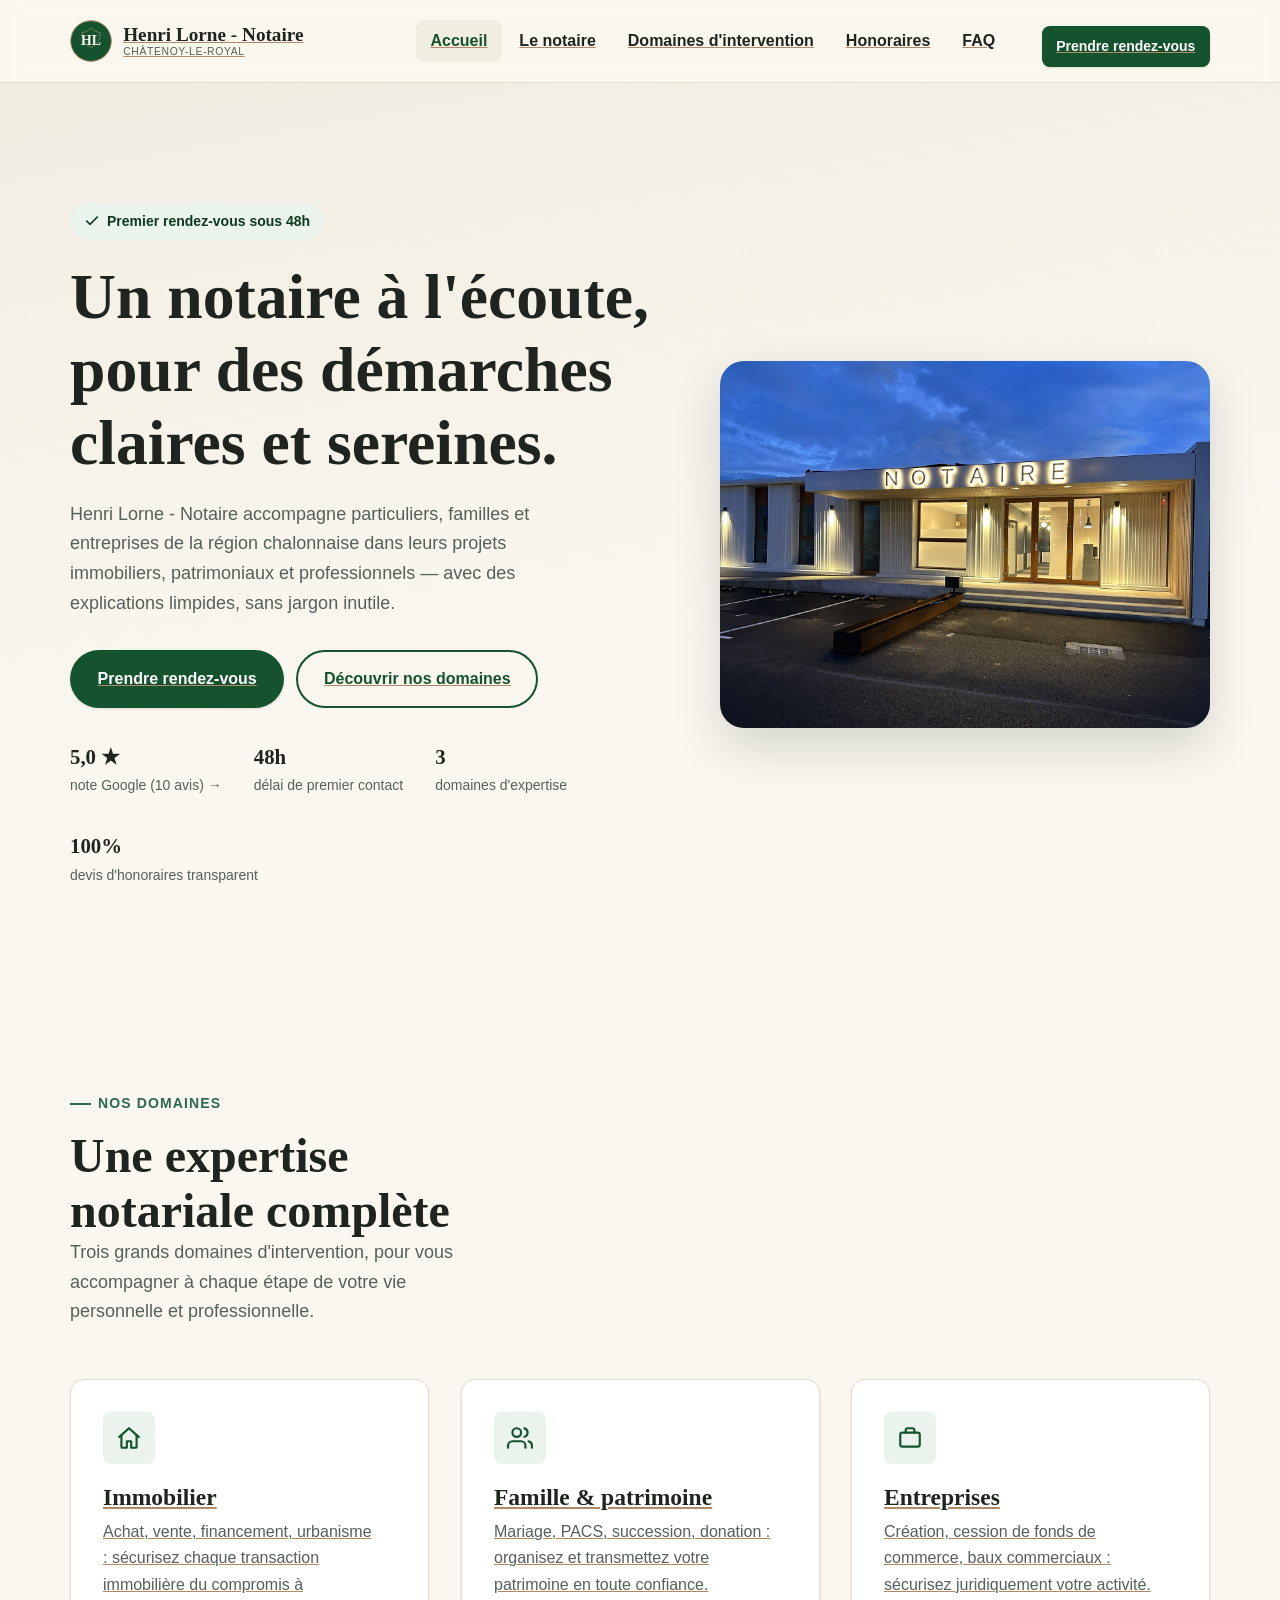
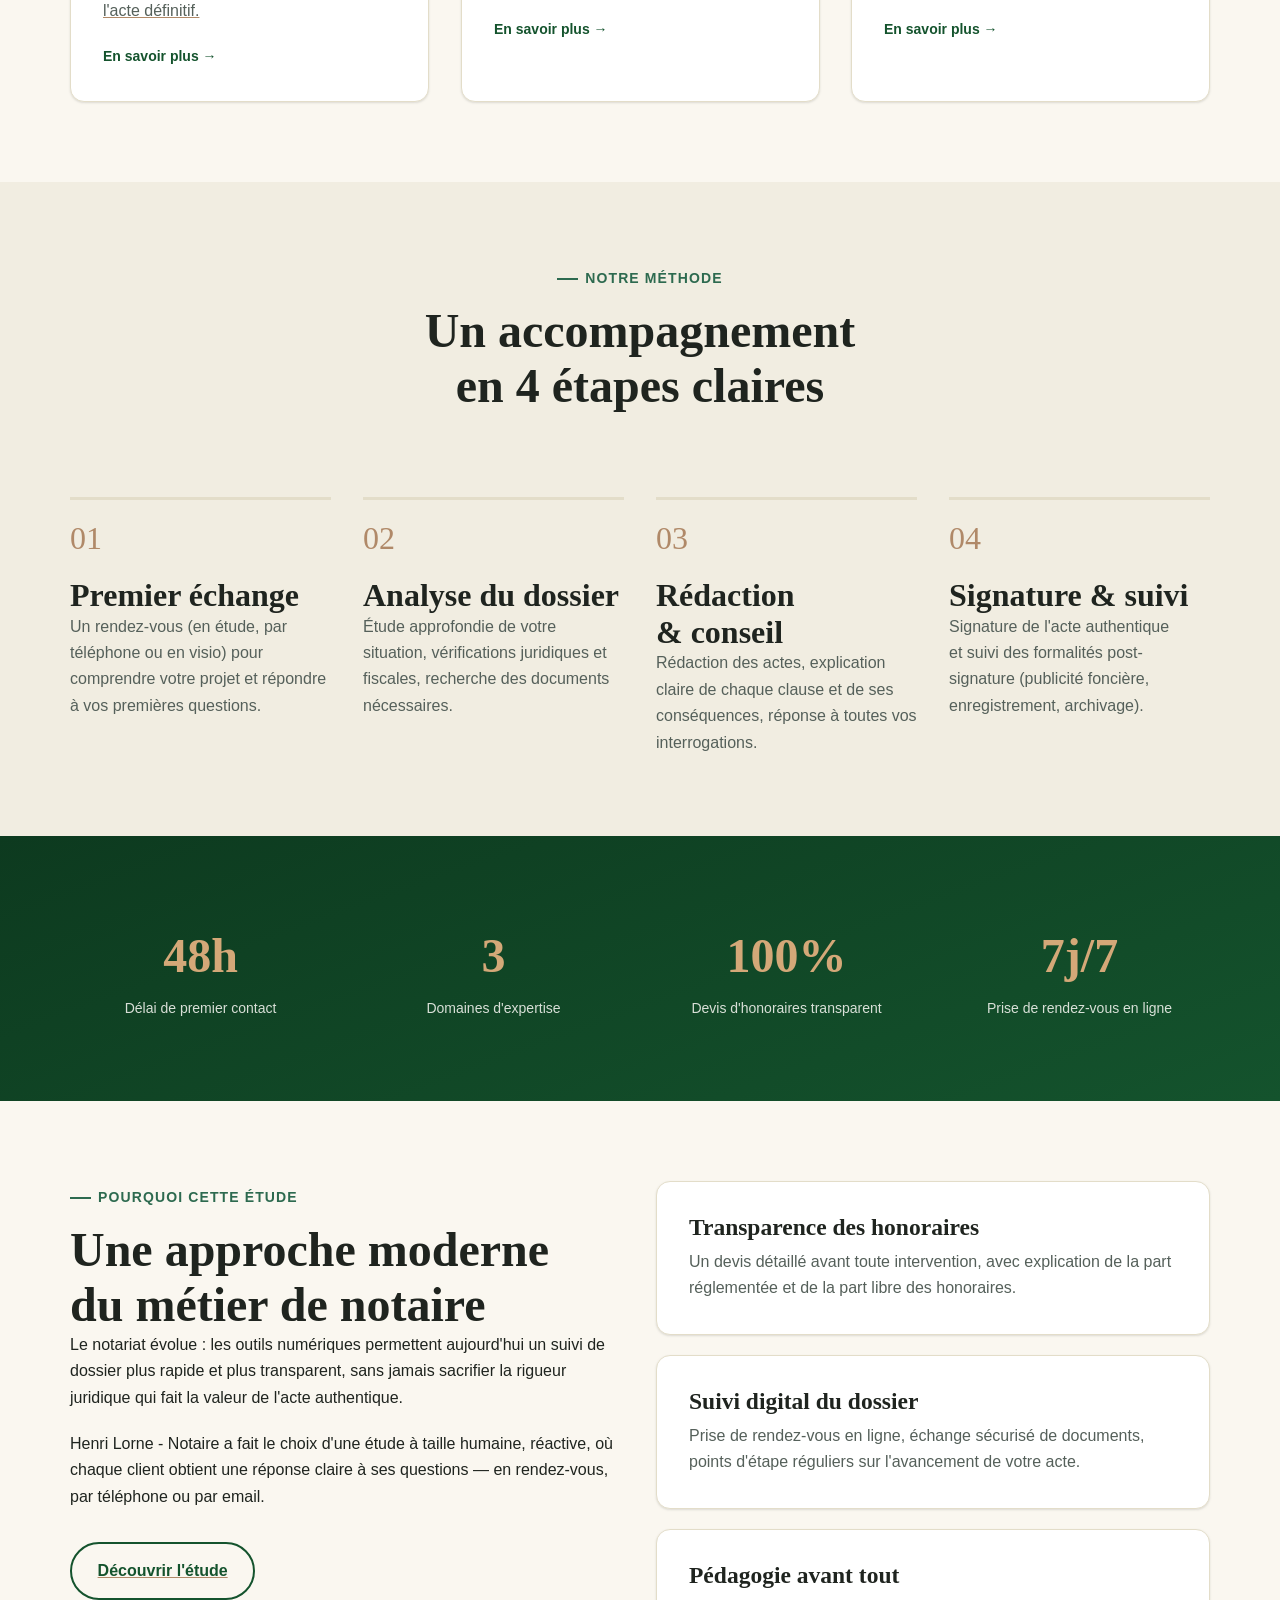
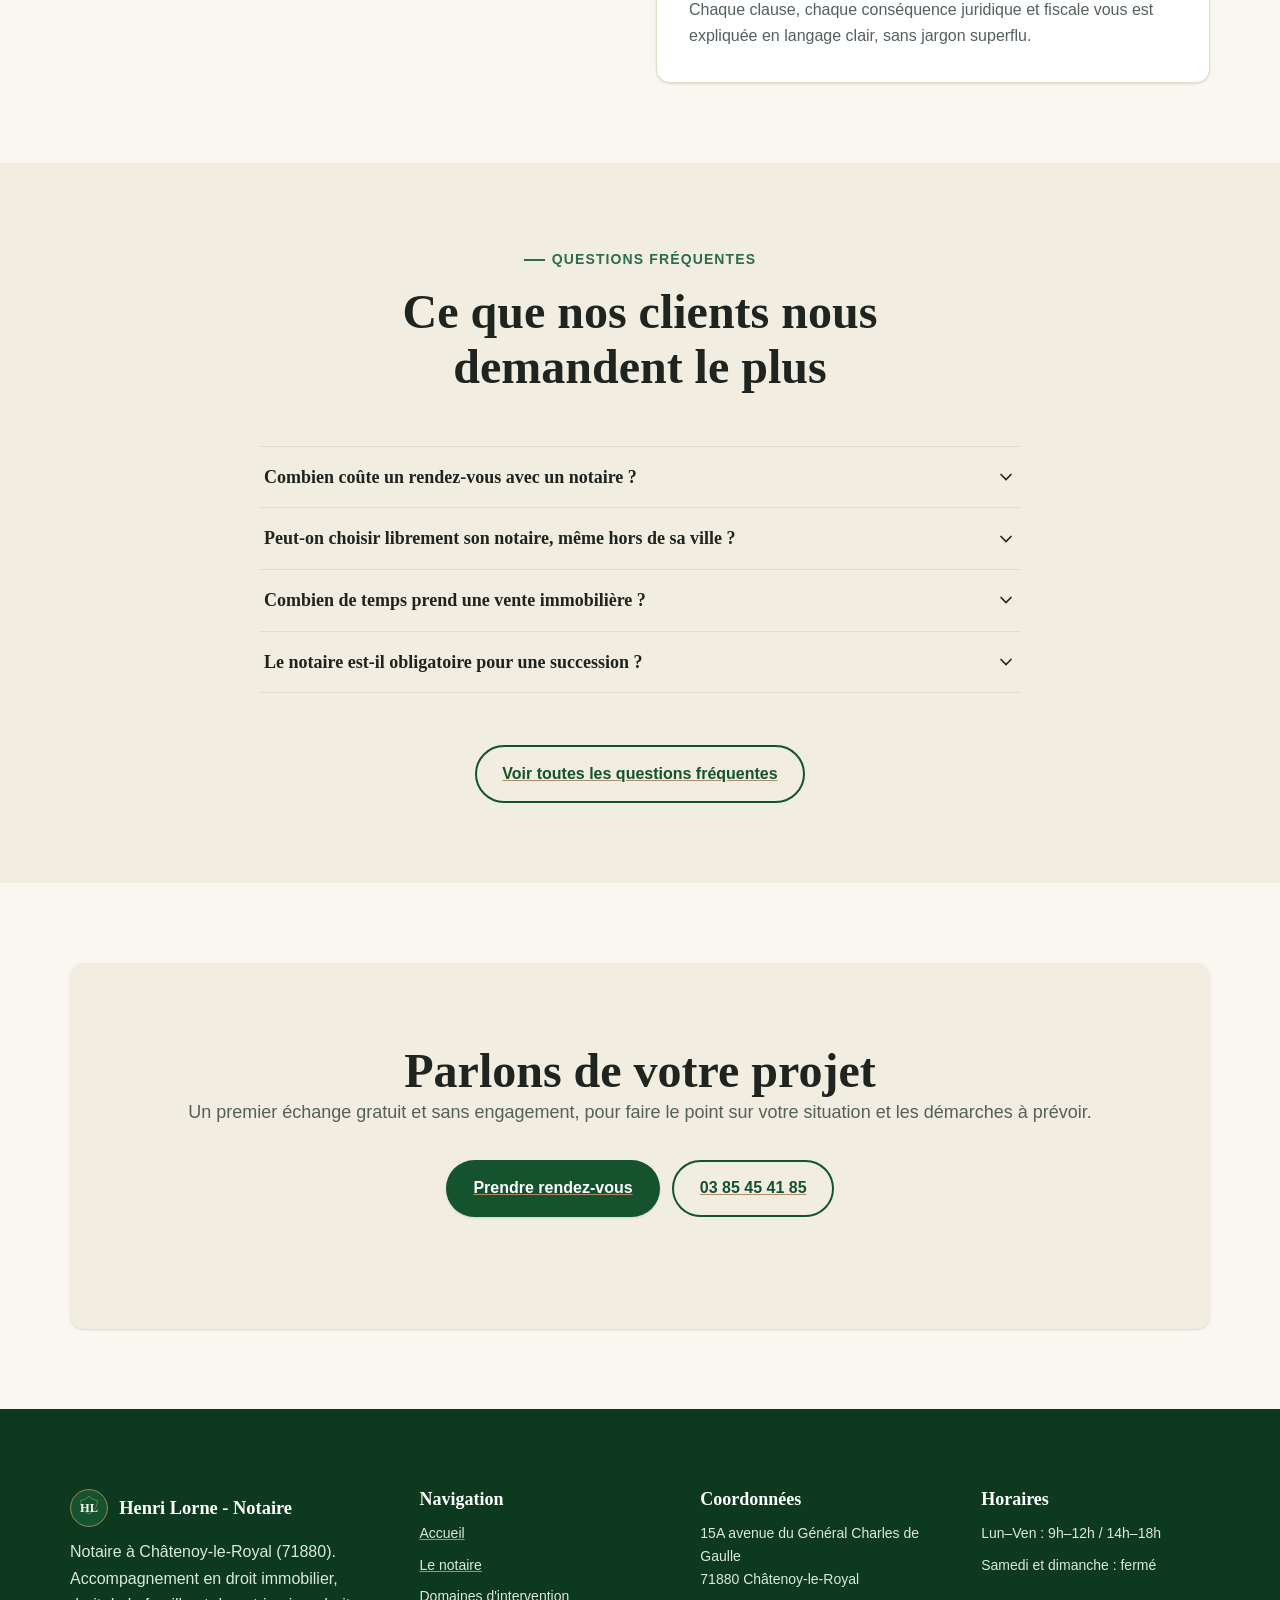
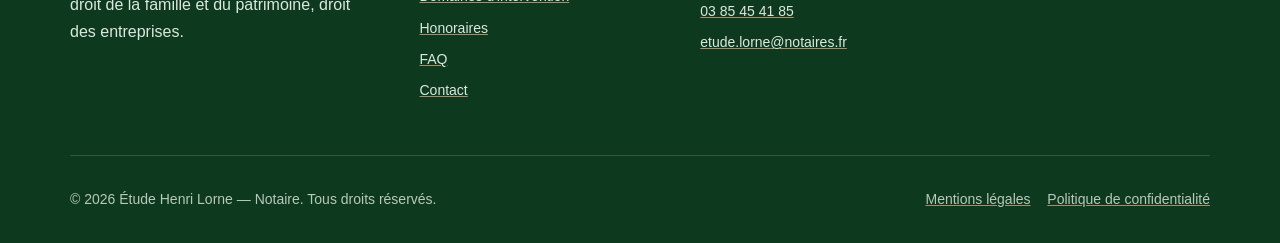
==== index.html @ 146e88d0 "Corriger la casse de l'email et enrichir les animations au défilement - etude.lorne@notaires.fr (min" ====
<!doctype html>
<html lang="fr">
<head>
  <meta charset="UTF-8">
  <meta name="viewport" content="width=device-width, initial-scale=1">
  <title>Henri Lorne - Notaire — Châtenoy-le-Royal | Immobilier, Famille, Entreprises</title>
  <meta name="description" content="Étude notariale à Châtenoy-le-Royal (71880). Henri Lorne - Notaire vous accompagne pour vos projets immobiliers, successions, donations, contrats de mariage et opérations d'entreprise. Premier rendez-vous sous 48h.">
  <link rel="canonical" href="https://lorne.notaires.fr/">

  <meta property="og:type" content="website">
  <meta property="og:site_name" content="Henri Lorne - Notaire">
  <meta property="og:title" content="Henri Lorne - Notaire — Châtenoy-le-Royal">
  <meta property="og:description" content="Immobilier, famille & patrimoine, entreprises : une étude notariale moderne et réactive à Châtenoy-le-Royal.">
  <meta property="og:url" content="https://lorne.notaires.fr/">
  <meta property="og:image" content="https://lorne.notaires.fr/assets/img/og-image.jpg">
  <meta property="og:locale" content="fr_FR">
  <meta name="twitter:card" content="summary_large_image">
  <meta name="twitter:title" content="Henri Lorne - Notaire — Châtenoy-le-Royal">
  <meta name="twitter:description" content="Immobilier, famille & patrimoine, entreprises : une étude notariale moderne et réactive à Châtenoy-le-Royal.">
  <meta name="twitter:image" content="https://lorne.notaires.fr/assets/img/og-image.jpg">

  <link rel="icon" href="/assets/img/favicon.svg" type="image/svg+xml">
  <link rel="icon" href="/assets/img/favicon-32.png" sizes="32x32" type="image/png">
  <link rel="apple-touch-icon" href="/assets/img/apple-touch-icon.png">
  <link rel="manifest" href="/site.webmanifest">
  <meta name="theme-color" content="#14532d">
  <link rel="stylesheet" href="/assets/css/style.css">

  <script type="application/ld+json">
  {
    "@context": "https://schema.org",
    "@type": "LegalService",
    "@id": "https://lorne.notaires.fr/#organization",
    "name": "Étude notariale Henri Lorne",
    "alternateName": "Henri Lorne - Notaire",
    "description": "Étude notariale à Châtenoy-le-Royal intervenant en droit immobilier, droit de la famille et du patrimoine, droit des entreprises.",
    "image": "https://lorne.notaires.fr/assets/img/og-image.jpg",
    "logo": "https://lorne.notaires.fr/assets/img/icon-512.png",
    "url": "https://lorne.notaires.fr/",
    "telephone": "+33385454185",
    "email": "etude.lorne@notaires.fr",
    "priceRange": "€€",
    "address": {
      "@type": "PostalAddress",
      "streetAddress": "15A avenue du Général Charles de Gaulle",
      "addressLocality": "Châtenoy-le-Royal",
      "postalCode": "71880",
      "addressCountry": "FR"
    },
    "geo": { "@type": "GeoCoordinates", "latitude": 46.7936, "longitude": 4.8306 },
    "areaServed": [{ "@type": "City", "name": "Châtenoy-le-Royal" }, { "@type": "City", "name": "Chalon-sur-Saône" }, { "@type": "AdministrativeArea", "name": "Saône-et-Loire" }],
    "openingHoursSpecification": [
      { "@type": "OpeningHoursSpecification", "dayOfWeek": ["Monday","Tuesday","Wednesday","Thursday","Friday"], "opens": "09:00", "closes": "12:00" },
      { "@type": "OpeningHoursSpecification", "dayOfWeek": ["Monday","Tuesday","Wednesday","Thursday","Friday"], "opens": "14:00", "closes": "18:00" }
    ],
    "founder": { "@type": "Person", "name": "Henri Lorne", "jobTitle": "Notaire" },
    "aggregateRating": { "@type": "AggregateRating", "ratingValue": "5.0", "reviewCount": "10" },
    "sameAs": []
  }
  </script>
</head>
<body>
  <a class="skip-link" href="#main">Aller au contenu principal</a>

  <header class="site-header">
    <div class="container header-bar">
      <a class="brand" href="/">
        <img class="brand__mark" src="/assets/img/logo.svg" alt="" width="42" height="42">
        <span class="brand__text">Henri Lorne - Notaire<small>Châtenoy-le-Royal</small></span>
      </a>
      <button class="nav-toggle" aria-expanded="false" aria-controls="main-nav" aria-label="Ouvrir le menu">
        <svg class="icon-open" viewBox="0 0 24 24" fill="none" stroke="currentColor" stroke-width="2" stroke-linecap="round"><line x1="3" y1="6" x2="21" y2="6"/><line x1="3" y1="12" x2="21" y2="12"/><line x1="3" y1="18" x2="21" y2="18"/></svg>
        <svg class="icon-close" viewBox="0 0 24 24" fill="none" stroke="currentColor" stroke-width="2" stroke-linecap="round"><line x1="5" y1="5" x2="19" y2="19"/><line x1="19" y1="5" x2="5" y2="19"/></svg>
      </button>
      <nav id="main-nav" class="main-nav" aria-label="Navigation principale">
        <div class="main-nav-inner">
          <ul>
            <li><a href="/" aria-current="page">Accueil</a></li>
            <li><a href="/le-notaire/">Le notaire</a></li>
            <li><a href="/domaines-intervention/">Domaines d'intervention</a></li>
            <li><a href="/honoraires/">Honoraires</a></li>
            <li><a href="/faq/">FAQ</a></li>
          </ul>
          <a class="btn btn--primary btn--sm nav-cta" href="/contact/">Prendre rendez-vous</a>
        </div>
      </nav>
    </div>
  </header>

  <main id="main">

    <section class="hero">
      <div class="container hero__inner">
        <div>
          <p class="hero__badge">
            <svg width="16" height="16" viewBox="0 0 24 24" fill="none" stroke="currentColor" stroke-width="2.5" stroke-linecap="round"><polyline points="20 6 9 17 4 12"/></svg>
            Premier rendez-vous sous 48h
          </p>
          <h1>Un notaire à l'écoute, pour des démarches claires et sereines.</h1>
          <p class="lede">Henri Lorne - Notaire accompagne particuliers, familles et entreprises de la région chalonnaise dans leurs projets immobiliers, patrimoniaux et professionnels — avec des explications limpides, sans jargon inutile.</p>
          <div class="hero__actions">
            <a class="btn btn--primary" href="/contact/">Prendre rendez-vous</a>
            <a class="btn btn--outline-dark" href="/domaines-intervention/">Découvrir nos domaines</a>
          </div>
          <div class="hero__trust">
            <a href="https://www.google.com/maps/search/?api=1&query=Henri+Lorne+Notaire+15A+avenue+du+G%C3%A9n%C3%A9ral+Charles+de+Gaulle+Ch%C3%A2tenoy-le-Royal" target="_blank" rel="noopener noreferrer">
              <strong>5,0 ★</strong> note Google (10 avis) →
            </a>
            <div><strong>48h</strong> délai de premier contact</div>
            <div><strong>3</strong> domaines d'expertise</div>
            <div><strong>100%</strong> devis d'honoraires transparent</div>
          </div>
        </div>
        <div class="hero__art" style="aspect-ratio: 4/3" data-reveal>
          <img src="/assets/img/etude-facade.jpg" alt="Façade de l'étude notariale de Henri Lorne - Notaire, avenue du Général Charles de Gaulle à Châtenoy-le-Royal, de nuit" width="1600" height="1200" fetchpriority="high">
        </div>
      </div>
    </section>

    <section class="section" aria-labelledby="domaines-title">
      <div class="container">
        <div class="section-head" data-reveal>
          <p class="eyebrow">Nos domaines</p>
          <h2 id="domaines-title">Une expertise notariale complète</h2>
          <p class="lede">Trois grands domaines d'intervention, pour vous accompagner à chaque étape de votre vie personnelle et professionnelle.</p>
        </div>
        <div class="grid grid--3">

          <a class="card card--link" href="/domaines-intervention/#immobilier" data-reveal>
            <div class="card__icon">
              <svg viewBox="0 0 24 24" fill="none" stroke="currentColor" stroke-width="2" stroke-linecap="round" stroke-linejoin="round"><path d="M3 11l9-8 9 8"/><path d="M5 10v10a1 1 0 0 0 1 1h4v-6h4v6h4a1 1 0 0 0 1-1V10"/></svg>
            </div>
            <h3>Immobilier</h3>
            <p>Achat, vente, financement, urbanisme : sécurisez chaque transaction immobilière du compromis à l'acte définitif.</p>
            <span class="card__more">En savoir plus →</span>
          </a>

          <a class="card card--link" href="/domaines-intervention/#famille" data-reveal>
            <div class="card__icon">
              <svg viewBox="0 0 24 24" fill="none" stroke="currentColor" stroke-width="2" stroke-linecap="round" stroke-linejoin="round"><path d="M17 21v-2a4 4 0 0 0-4-4H5a4 4 0 0 0-4 4v2"/><circle cx="9" cy="7" r="4"/><path d="M23 21v-2a4 4 0 0 0-3-3.87"/><path d="M16 3.13a4 4 0 0 1 0 7.75"/></svg>
            </div>
            <h3>Famille &amp; patrimoine</h3>
            <p>Mariage, PACS, succession, donation : organisez et transmettez votre patrimoine en toute confiance.</p>
            <span class="card__more">En savoir plus →</span>
          </a>

          <a class="card card--link" href="/domaines-intervention/#entreprises" data-reveal>
            <div class="card__icon">
              <svg viewBox="0 0 24 24" fill="none" stroke="currentColor" stroke-width="2" stroke-linecap="round" stroke-linejoin="round"><rect x="3" y="7" width="18" height="13" rx="2"/><path d="M8 7V5a2 2 0 0 1 2-2h4a2 2 0 0 1 2 2v2"/></svg>
            </div>
            <h3>Entreprises</h3>
            <p>Création, cession de fonds de commerce, baux commerciaux : sécurisez juridiquement votre activité.</p>
            <span class="card__more">En savoir plus →</span>
          </a>

        </div>
      </div>
    </section>

    <section class="section section--alt" aria-labelledby="process-title">
      <div class="container">
        <div class="section-head section-head--center" data-reveal>
          <p class="eyebrow">Notre méthode</p>
          <h2 id="process-title">Un accompagnement en 4 étapes claires</h2>
        </div>
        <ol class="steps">
          <li data-reveal>
            <h3>Premier échange</h3>
            <p class="text-muted">Un rendez-vous (en étude, par téléphone ou en visio) pour comprendre votre projet et répondre à vos premières questions.</p>
          </li>
          <li data-reveal>
            <h3>Analyse du dossier</h3>
            <p class="text-muted">Étude approfondie de votre situation, vérifications juridiques et fiscales, recherche des documents nécessaires.</p>
          </li>
          <li data-reveal>
            <h3>Rédaction &amp; conseil</h3>
            <p class="text-muted">Rédaction des actes, explication claire de chaque clause et de ses conséquences, réponse à toutes vos interrogations.</p>
          </li>
          <li data-reveal>
            <h3>Signature &amp; suivi</h3>
            <p class="text-muted">Signature de l'acte authentique et suivi des formalités post-signature (publicité foncière, enregistrement, archivage).</p>
          </li>
        </ol>
      </div>
    </section>

    <section class="section section--primary" aria-labelledby="chiffres-title">
      <div class="container">
        <h2 id="chiffres-title" class="sr-only">L'étude en quelques chiffres</h2>
        <div class="stat-row">
          <div><strong>48h</strong><span>Délai de premier contact</span></div>
          <div><strong>3</strong><span>Domaines d'expertise</span></div>
          <div><strong>100%</strong><span>Devis d'honoraires transparent</span></div>
          <div><strong>7j/7</strong><span>Prise de rendez-vous en ligne</span></div>
        </div>
      </div>
    </section>

    <section class="section" aria-labelledby="pourquoi-title">
      <div class="container grid grid--2">
        <div data-reveal>
          <p class="eyebrow">Pourquoi cette étude</p>
          <h2 id="pourquoi-title">Une approche moderne du métier de notaire</h2>
          <div class="flow">
            <p>Le notariat évolue : les outils numériques permettent aujourd'hui un suivi de dossier plus rapide et plus transparent, sans jamais sacrifier la rigueur juridique qui fait la valeur de l'acte authentique.</p>
            <p>Henri Lorne - Notaire a fait le choix d'une étude à taille humaine, réactive, où chaque client obtient une réponse claire à ses questions — en rendez-vous, par téléphone ou par email.</p>
          </div>
          <a class="btn btn--outline-dark mt-lg" href="/le-notaire/">Découvrir l'étude</a>
        </div>
        <div class="grid" style="gap: var(--space-md)">
          <div class="card" data-reveal>
            <h3>Transparence des honoraires</h3>
            <p>Un devis détaillé avant toute intervention, avec explication de la part réglementée et de la part libre des honoraires.</p>
          </div>
          <div class="card" data-reveal>
            <h3>Suivi digital du dossier</h3>
            <p>Prise de rendez-vous en ligne, échange sécurisé de documents, points d'étape réguliers sur l'avancement de votre acte.</p>
          </div>
          <div class="card" data-reveal>
            <h3>Pédagogie avant tout</h3>
            <p>Chaque clause, chaque conséquence juridique et fiscale vous est expliquée en langage clair, sans jargon superflu.</p>
          </div>
        </div>
      </div>
    </section>

    <section class="section section--alt" aria-labelledby="faq-title">
      <div class="container">
        <div class="section-head section-head--center" data-reveal>
          <p class="eyebrow">Questions fréquentes</p>
          <h2 id="faq-title">Ce que nos clients nous demandent le plus</h2>
        </div>
        <div class="accordion" style="max-width: 760px; margin-inline:auto">

          <div class="accordion-item">
            <h3>
              <button class="accordion-trigger" aria-expanded="false" aria-controls="faq-panel-1" id="faq-trigger-1">
                Combien coûte un rendez-vous avec un notaire ?
                <svg class="chevron" viewBox="0 0 24 24" fill="none" stroke="currentColor" stroke-width="2" stroke-linecap="round"><polyline points="6 9 12 15 18 9"/></svg>
              </button>
            </h3>
            <div class="accordion-panel" id="faq-panel-1" role="region" aria-labelledby="faq-trigger-1">
              <div class="accordion-panel__inner">
                <p>Le premier rendez-vous de conseil est gratuit et sans engagement. Les honoraires ne sont dus qu'à partir du moment où une prestation (rédaction d'acte, consultation approfondie) est engagée, et un devis vous est systématiquement communiqué au préalable.</p>
              </div>
            </div>
          </div>

          <div class="accordion-item">
            <h3>
              <button class="accordion-trigger" aria-expanded="false" aria-controls="faq-panel-2" id="faq-trigger-2">
                Peut-on choisir librement son notaire, même hors de sa ville ?
                <svg class="chevron" viewBox="0 0 24 24" fill="none" stroke="currentColor" stroke-width="2" stroke-linecap="round"><polyline points="6 9 12 15 18 9"/></svg>
              </button>
            </h3>
            <div class="accordion-panel" id="faq-panel-2" role="region" aria-labelledby="faq-trigger-2">
              <div class="accordion-panel__inner">
                <p>Oui. En France, le choix du notaire est totalement libre, quel que soit le lieu du bien ou votre lieu de résidence. Vous pouvez également faire appel à deux notaires pour un même dossier (le vôtre et celui de l'autre partie), sans frais supplémentaires : les honoraires sont alors partagés entre les deux études.</p>
              </div>
            </div>
          </div>

          <div class="accordion-item">
            <h3>
              <button class="accordion-trigger" aria-expanded="false" aria-controls="faq-panel-3" id="faq-trigger-3">
                Combien de temps prend une vente immobilière ?
                <svg class="chevron" viewBox="0 0 24 24" fill="none" stroke="currentColor" stroke-width="2" stroke-linecap="round"><polyline points="6 9 12 15 18 9"/></svg>
              </button>
            </h3>
            <div class="accordion-panel" id="faq-panel-3" role="region" aria-labelledby="faq-trigger-3">
              <div class="accordion-panel__inner">
                <p>Comptez en moyenne 3 mois entre la signature du compromis et celle de l'acte authentique de vente, le temps de purger le délai de rétractation, d'obtenir l'accord de financement de l'acquéreur et de réunir les pièces d'urbanisme (droit de préemption, diagnostics, etc.).</p>
              </div>
            </div>
          </div>

          <div class="accordion-item">
            <h3>
              <button class="accordion-trigger" aria-expanded="false" aria-controls="faq-panel-4" id="faq-trigger-4">
                Le notaire est-il obligatoire pour une succession ?
                <svg class="chevron" viewBox="0 0 24 24" fill="none" stroke="currentColor" stroke-width="2" stroke-linecap="round"><polyline points="6 9 12 15 18 9"/></svg>
              </button>
            </h3>
            <div class="accordion-panel" id="faq-panel-4" role="region" aria-labelledby="faq-trigger-4">
              <div class="accordion-panel__inner">
                <p>Il l'est dès que la succession comprend un bien immobilier, dépasse 5 000 €, ou implique un testament ou une donation entre époux. Dans les autres cas, il reste vivement recommandé pour sécuriser le partage entre héritiers.</p>
              </div>
            </div>
          </div>

        </div>
        <p class="center mt-xl"><a class="btn btn--outline-dark" href="/faq/">Voir toutes les questions fréquentes</a></p>
      </div>
    </section>

    <section class="section" aria-labelledby="cta-title">
      <div class="container">
        <div class="card center" style="padding: var(--space-2xl); background: var(--color-bg-alt); border: none;" data-reveal>
          <h2 id="cta-title">Parlons de votre projet</h2>
          <p class="lede" style="margin-inline:auto">Un premier échange gratuit et sans engagement, pour faire le point sur votre situation et les démarches à prévoir.</p>
          <div class="hero__actions center" style="justify-content: center; margin-top: var(--space-lg)">
            <a class="btn btn--primary" href="/contact/">Prendre rendez-vous</a>
            <a class="btn btn--outline-dark" href="tel:+33385454185">03 85 45 41 85</a>
          </div>
        </div>
      </div>
    </section>

  </main>

  <footer class="site-footer">
    <div class="container">
      <div class="footer-grid">
        <div>
          <div class="footer-brand">
            <img class="brand__mark" src="/assets/img/logo.svg" alt="" width="38" height="38">
            Henri Lorne - Notaire
          </div>
          <p>Notaire à Châtenoy-le-Royal (71880). Accompagnement en droit immobilier, droit de la famille et du patrimoine, droit des entreprises.</p>
        </div>
        <div>
          <h2>Navigation</h2>
          <ul>
            <li><a href="/">Accueil</a></li>
            <li><a href="/le-notaire/">Le notaire</a></li>
            <li><a href="/domaines-intervention/">Domaines d'intervention</a></li>
            <li><a href="/honoraires/">Honoraires</a></li>
            <li><a href="/faq/">FAQ</a></li>
            <li><a href="/contact/">Contact</a></li>
          </ul>
        </div>
        <div>
          <h2>Coordonnées</h2>
          <ul>
            <li>15A avenue du Général Charles de Gaulle<br>71880 Châtenoy-le-Royal</li>
            <li><a href="tel:+33385454185">03 85 45 41 85</a></li>
            <li><a href="mailto:etude.lorne@notaires.fr">etude.lorne@notaires.fr</a></li>
          </ul>
        </div>
        <div>
          <h2>Horaires</h2>
          <ul>
            <li>Lun–Ven : 9h–12h / 14h–18h</li>
            <li>Samedi et dimanche : fermé</li>
          </ul>
        </div>
      </div>
      <div class="footer-bottom">
        <p>© <span data-current-year>2026</span> Étude Henri Lorne — Notaire. Tous droits réservés.</p>
        <ul>
          <li><a href="/mentions-legales/">Mentions légales</a></li>
          <li><a href="/politique-confidentialite/">Politique de confidentialité</a></li>
        </ul>
      </div>
    </div>
  </footer>

  <script src="/assets/js/main.js" defer></script>
</body>
</html>
---- assets/css/style.css ----
/* =========================================================================
   Étude Notariale — Design System
   Palette "vert émeraude / nature" — moderne, chaleureux, professionnel
   ========================================================================= */

:root {
  color-scheme: light;

  /* --- Couleurs --- */
  --color-primary: #14532d;
  --color-primary-dark: #0d3a1f;
  --color-primary-light: #2d6a4f;
  --color-accent: #b08968;
  --color-accent-light: #d4a878;
  --color-bg: #faf7f0;
  --color-bg-alt: #f1ede1;
  --color-surface: #ffffff;
  --color-text: #1f241f;
  --color-text-muted: #55605a;
  --color-border: #e3ddc9;
  --color-success-bg: #eaf3ec;
  --color-focus: #b08968;

  /* --- Typographie --- */
  --font-serif: "Iowan Old Style", "Palatino Linotype", Palatino, "URW Palladio L", P052, Georgia, serif;
  --font-sans: -apple-system, BlinkMacSystemFont, "Segoe UI", Roboto, "Helvetica Neue", Arial, sans-serif;

  --fs-900: clamp(2.5rem, 1.9rem + 2.6vw, 4rem);
  --fs-800: clamp(2rem, 1.6rem + 1.8vw, 3rem);
  --fs-700: clamp(1.5rem, 1.3rem + 0.9vw, 2rem);
  --fs-600: clamp(1.25rem, 1.15rem + 0.4vw, 1.5rem);
  --fs-500: 1.125rem;
  --fs-400: 1rem;
  --fs-300: 0.875rem;

  /* --- Espacement --- */
  --space-2xs: 0.25rem;
  --space-xs: 0.5rem;
  --space-sm: 0.75rem;
  --space-md: 1.25rem;
  --space-lg: 2rem;
  --space-xl: 3.25rem;
  --space-2xl: 5rem;
  --space-3xl: 7.5rem;

  --container-max: 1180px;
  --radius-sm: 8px;
  --radius-md: 14px;
  --radius-lg: 24px;
  --shadow-sm: 0 1px 3px rgba(20, 40, 25, 0.08), 0 1px 2px rgba(20, 40, 25, 0.06);
  --shadow-md: 0 8px 24px rgba(20, 40, 25, 0.10), 0 2px 6px rgba(20, 40, 25, 0.06);
  --shadow-lg: 0 20px 48px rgba(20, 40, 25, 0.16);

  --transition-fast: 150ms ease;
  --transition-base: 250ms ease;
}

@media (prefers-color-scheme: dark) {
  :root {
    color-scheme: dark;
    --color-primary: #4c9a72;
    --color-primary-dark: #3a7d5a;
    --color-primary-light: #6fb890;
    --color-accent: #d4a878;
    --color-accent-light: #e6c39a;
    --color-bg: #111a14;
    --color-bg-alt: #16221a;
    --color-surface: #17251c;
    --color-text: #eef0ea;
    --color-text-muted: #a9b3ab;
    --color-border: #2a3a2e;
    --color-success-bg: #1a2f22;
    --shadow-sm: 0 1px 3px rgba(0, 0, 0, 0.35);
    --shadow-md: 0 8px 24px rgba(0, 0, 0, 0.4);
    --shadow-lg: 0 20px 48px rgba(0, 0, 0, 0.5);
  }
}

/* --- Reset --- */
*, *::before, *::after { box-sizing: border-box; }
* { margin: 0; }
html { -webkit-text-size-adjust: 100%; scroll-behavior: smooth; }
@media (prefers-reduced-motion: reduce) {
  html { scroll-behavior: auto; }
  *, *::before, *::after {
    animation-duration: 0.01ms !important;
    animation-iteration-count: 1 !important;
    transition-duration: 0.01ms !important;
    scroll-behavior: auto !important;
  }
}

body {
  font-family: var(--font-sans);
  font-size: var(--fs-400);
  line-height: 1.65;
  color: var(--color-text);
  background: var(--color-bg);
  min-height: 100svh;
}

img, picture, svg { display: block; max-width: 100%; height: auto; }
input, button, textarea, select { font: inherit; color: inherit; }
button { cursor: pointer; }
a { color: inherit; text-decoration-color: var(--color-accent); }
h1, h2, h3, h4 { font-family: var(--font-serif); line-height: 1.15; font-weight: 600; text-wrap: balance; }
p { text-wrap: pretty; }
ul, ol { padding-left: 1.15em; }

h1 { font-size: var(--fs-900); }
h2 { font-size: var(--fs-800); }
h3 { font-size: var(--fs-700); }
h4 { font-size: var(--fs-600); }

.text-muted { color: var(--color-text-muted); }
.lede { font-size: var(--fs-500); color: var(--color-text-muted); }

/* --- Accessibilité --- */
:focus-visible {
  outline: 3px solid var(--color-focus);
  outline-offset: 3px;
  border-radius: 4px;
}

.skip-link {
  position: absolute;
  left: -9999px;
  top: 0;
  background: var(--color-primary);
  color: #fff;
  padding: 0.85em 1.4em;
  z-index: 1000;
  border-radius: 0 0 var(--radius-sm) 0;
  font-weight: 600;
}
.skip-link:focus {
  left: 0;
}

.sr-only {
  position: absolute;
  width: 1px; height: 1px;
  padding: 0; margin: -1px;
  overflow: hidden;
  clip: rect(0,0,0,0);
  white-space: nowrap;
  border: 0;
}

/* --- Layout --- */
.container {
  width: 100%;
  max-width: var(--container-max);
  margin-inline: auto;
  padding-inline: var(--space-md);
}

.section { padding-block: var(--space-2xl); }
.section--tight { padding-block: var(--space-xl); }
.section--alt { background: var(--color-bg-alt); }
.section--primary {
  background: linear-gradient(160deg, var(--color-primary-dark), var(--color-primary));
  color: #fbfaf6;
}
.section--primary h2, .section--primary h3 { color: #fff; }

.section-head { max-width: 46ch; margin-bottom: var(--space-xl); }
.section-head--center { max-width: 60ch; margin-inline: auto; text-align: center; }

.eyebrow {
  display: inline-flex;
  align-items: center;
  gap: 0.5em;
  font-size: var(--fs-300);
  font-weight: 700;
  letter-spacing: 0.08em;
  text-transform: uppercase;
  color: var(--color-primary-light);
  margin-bottom: var(--space-sm);
}
.section--primary .eyebrow { color: var(--color-accent-light); }
.eyebrow::before {
  content: "";
  width: 1.5em;
  height: 2px;
  background: currentColor;
}

.grid {
  display: grid;
  gap: var(--space-lg);
}
@media (min-width: 640px) {
  .grid--2 { grid-template-columns: repeat(2, 1fr); }
}
@media (min-width: 860px) {
  .grid--3 { grid-template-columns: repeat(3, 1fr); }
  .grid--4 { grid-template-columns: repeat(4, 1fr); }
}

/* --- Boutons --- */
.btn {
  display: inline-flex;
  align-items: center;
  justify-content: center;
  gap: 0.6em;
  padding: 0.85em 1.6em;
  border-radius: 999px;
  font-weight: 600;
  font-size: var(--fs-400);
  border: 2px solid transparent;
  transition: transform var(--transition-fast), background var(--transition-fast), color var(--transition-fast), border-color var(--transition-fast), box-shadow var(--transition-fast);
  white-space: nowrap;
}
.btn:hover { transform: translateY(-2px); }
.btn:active { transform: translateY(0); }

.btn--primary {
  background: var(--color-primary);
  color: #fff;
  box-shadow: var(--shadow-sm);
}
.btn--primary:hover { background: var(--color-primary-light); box-shadow: var(--shadow-md); }

.btn--accent {
  background: var(--color-accent);
  color: #24160b;
}
.btn--accent:hover { background: var(--color-accent-light); box-shadow: var(--shadow-md); }

.btn--ghost {
  background: transparent;
  border-color: currentColor;
  color: inherit;
}
.btn--ghost:hover { background: rgba(255,255,255,0.1); }

.btn--outline-dark {
  background: transparent;
  border-color: var(--color-primary);
  color: var(--color-primary);
}
.btn--outline-dark:hover { background: var(--color-primary); color: #fff; }

.btn--block { width: 100%; }
.btn--sm { padding: 0.6em 1.1em; font-size: var(--fs-300); }

/* --- Barre de progression de lecture --- */
.scroll-progress {
  position: fixed;
  top: 0;
  left: 0;
  height: 3px;
  width: 0%;
  background: linear-gradient(90deg, var(--color-primary), var(--color-accent));
  z-index: 1000;
  transition: width 0.12s linear;
}
@media (prefers-reduced-motion: reduce) {
  .scroll-progress { display: none; }
}

/* --- Header / Navigation --- */
.site-header {
  position: sticky;
  top: 0;
  z-index: 100;
  background: color-mix(in srgb, var(--color-bg) 88%, transparent);
  backdrop-filter: blur(10px) saturate(140%);
  -webkit-backdrop-filter: blur(10px) saturate(140%);
  border-bottom: 1px solid var(--color-border);
  box-shadow: 0 1px 0 transparent;
  transition: box-shadow var(--transition-base), border-color var(--transition-base);
}
.site-header.is-scrolled {
  box-shadow: var(--shadow-sm);
  border-bottom-color: transparent;
}

.header-bar {
  display: flex;
  align-items: center;
  justify-content: space-between;
  gap: var(--space-md);
  padding-block: 0.9rem;
  transition: padding-block var(--transition-base);
}
.site-header.is-scrolled .header-bar {
  padding-block: 0.6rem;
}

.brand {
  display: flex;
  align-items: center;
  gap: 0.7rem;
  font-family: var(--font-serif);
  font-weight: 700;
  font-size: 1.2rem;
  color: var(--color-text);
}
.brand:hover { color: var(--color-primary); }
.brand__mark {
  width: 42px;
  height: 42px;
  flex-shrink: 0;
}
.brand__text { display: flex; flex-direction: column; line-height: 1.2; }
.brand__text small {
  font-family: var(--font-sans);
  font-size: 0.65rem;
  font-weight: 500;
  letter-spacing: 0.06em;
  text-transform: uppercase;
  color: var(--color-text-muted);
}

.nav-toggle {
  display: inline-flex;
  align-items: center;
  justify-content: center;
  width: 44px;
  height: 44px;
  background: transparent;
  border: 1px solid var(--color-border);
  border-radius: var(--radius-sm);
}
.nav-toggle svg { width: 22px; height: 22px; }
.nav-toggle .icon-close { display: none; }
.nav-toggle[aria-expanded="true"] .icon-open { display: none; }
.nav-toggle[aria-expanded="true"] .icon-close { display: block; }

.main-nav {
  display: none;
}
.main-nav.is-open {
  display: block;
  position: absolute;
  top: 100%;
  left: 0;
  right: 0;
  background: var(--color-bg);
  border-bottom: 1px solid var(--color-border);
  box-shadow: var(--shadow-md);
  padding: var(--space-md);
}
.main-nav ul {
  list-style: none;
  padding: 0;
  display: flex;
  flex-direction: column;
  gap: 0.2rem;
}
.main-nav a {
  display: block;
  padding: 0.85em 0.5em;
  font-weight: 600;
  border-radius: var(--radius-sm);
}
.main-nav a:hover, .main-nav a[aria-current="page"] {
  color: var(--color-primary);
  background: var(--color-bg-alt);
}
.nav-cta { margin-top: var(--space-sm); }

@media (min-width: 940px) {
  .nav-toggle { display: none; }
  .main-nav {
    display: block;
    position: static;
    background: none;
    border: none;
    box-shadow: none;
    padding: 0;
  }
  .main-nav ul {
    flex-direction: row;
    align-items: center;
    gap: 0.2rem;
  }
  .main-nav a { padding: 0.5em 0.9em; }
  .header-bar { flex-wrap: nowrap; }
  .main-nav-inner {
    display: flex;
    align-items: center;
    gap: var(--space-lg);
  }
}

/* --- Hero --- */
.hero {
  position: relative;
  overflow: clip;
  background: linear-gradient(170deg, var(--color-bg-alt), var(--color-bg) 60%);
}
.hero__inner {
  display: grid;
  gap: var(--space-xl);
  padding-block: var(--space-2xl);
  align-items: center;
}
@media (min-width: 900px) {
  .hero__inner { grid-template-columns: 1.1fr 0.9fr; padding-block: var(--space-3xl); }
}
.hero__badge {
  display: inline-flex;
  align-items: center;
  gap: 0.5em;
  background: var(--color-success-bg);
  color: var(--color-primary-dark);
  padding: 0.5em 1em;
  border-radius: 999px;
  font-size: var(--fs-300);
  font-weight: 600;
  margin-bottom: var(--space-md);
}
.hero h1 { margin-bottom: var(--space-md); }
.hero .lede { margin-bottom: var(--space-lg); max-width: 52ch; }
.hero__actions { display: flex; flex-wrap: wrap; gap: var(--space-sm); margin-bottom: var(--space-lg); }
.hero__trust {
  display: flex;
  flex-wrap: wrap;
  gap: var(--space-lg);
  font-size: var(--fs-300);
  color: var(--color-text-muted);
}
.hero__trust strong { display: block; color: var(--color-text); font-family: var(--font-serif); font-size: 1.3rem; }
.hero__trust a { color: var(--color-text-muted); text-decoration: none; }
.hero__trust a:hover { color: var(--color-primary); text-decoration: underline; }

.hero__art {
  position: relative;
  border-radius: var(--radius-lg);
  overflow: hidden;
  aspect-ratio: 4 / 5;
  box-shadow: var(--shadow-lg);
}
.hero__art img {
  width: 100%;
  height: 100%;
  object-fit: cover;
  display: block;
}

/* --- Cards --- */
.card {
  background: var(--color-surface);
  border: 1px solid var(--color-border);
  border-radius: var(--radius-md);
  padding: var(--space-lg);
  box-shadow: var(--shadow-sm);
  transition: transform var(--transition-base), box-shadow var(--transition-base), border-color var(--transition-base);
}
.card:hover { transform: translateY(-4px); box-shadow: var(--shadow-md); border-color: var(--color-primary-light); }
.card__icon {
  width: 52px;
  height: 52px;
  display: grid;
  place-items: center;
  background: var(--color-success-bg);
  color: var(--color-primary);
  border-radius: var(--radius-sm);
  margin-bottom: var(--space-md);
}
.card__icon svg { width: 26px; height: 26px; }
.card h3 { font-size: var(--fs-600); margin-bottom: var(--space-xs); }
.card p { color: var(--color-text-muted); }
.card--link { display: block; }
.card__more {
  display: inline-flex;
  align-items: center;
  gap: 0.4em;
  margin-top: var(--space-md);
  font-weight: 600;
  color: var(--color-primary);
  font-size: var(--fs-300);
}

.stat-row {
  display: grid;
  gap: var(--space-lg);
  grid-template-columns: repeat(2, 1fr);
  text-align: center;
}
@media (min-width: 700px) { .stat-row { grid-template-columns: repeat(4, 1fr); } }
.stat-row strong {
  display: block;
  font-family: var(--font-serif);
  font-size: var(--fs-800);
  color: var(--color-accent-light);
}
.stat-row span { font-size: var(--fs-300); opacity: 0.85; }

/* --- Étapes / process --- */
.steps { counter-reset: step; list-style: none; padding: 0; display: grid; gap: var(--space-lg); }
@media (min-width: 760px) { .steps { grid-template-columns: repeat(4, 1fr); } }
.steps li { position: relative; padding-top: var(--space-lg); }
.steps li::before {
  counter-increment: step;
  content: counter(step, decimal-leading-zero);
  font-family: var(--font-serif);
  font-size: var(--fs-700);
  color: var(--color-accent);
  display: block;
  border-top: 3px solid var(--color-border);
  padding-top: var(--space-sm);
  margin-bottom: var(--space-sm);
}

/* --- Timeline (à propos) --- */
.timeline { list-style: none; padding: 0; display: grid; gap: var(--space-lg); border-left: 2px solid var(--color-border); }
.timeline li { padding-left: var(--space-lg); position: relative; }
.timeline li::before {
  content: "";
  position: absolute;
  left: -7px; top: 4px;
  width: 12px; height: 12px;
  border-radius: 50%;
  background: var(--color-primary);
  border: 3px solid var(--color-bg);
}

/* --- FAQ Accordion --- */
.accordion { border-top: 1px solid var(--color-border); }
.accordion-item { border-bottom: 1px solid var(--color-border); }
.accordion-trigger {
  width: 100%;
  display: flex;
  align-items: center;
  justify-content: space-between;
  gap: var(--space-md);
  background: transparent;
  border: none;
  text-align: left;
  padding: var(--space-md) var(--space-2xs);
  font-weight: 700;
  font-size: var(--fs-500);
}
.accordion-trigger .chevron {
  flex-shrink: 0;
  width: 20px; height: 20px;
  transition: transform var(--transition-base);
}
.accordion-trigger[aria-expanded="true"] .chevron { transform: rotate(180deg); }
.accordion-panel {
  overflow: hidden;
  max-height: 0;
  transition: max-height var(--transition-base) ease;
}
.accordion-panel__inner { padding: 0 var(--space-2xs) var(--space-md); color: var(--color-text-muted); }
.accordion-panel__inner > * + * { margin-top: 0.8em; }

/* --- Formulaires --- */
.form-grid { display: grid; gap: var(--space-md); }
@media (min-width: 640px) { .form-grid--2col { grid-template-columns: 1fr 1fr; } }
.field { display: flex; flex-direction: column; gap: 0.4rem; }
.field label { font-weight: 600; font-size: var(--fs-300); }
.field input, .field select, .field textarea {
  padding: 0.8em 0.9em;
  border: 1.5px solid var(--color-border);
  border-radius: var(--radius-sm);
  background: var(--color-surface);
  color: var(--color-text);
}
.field textarea { resize: vertical; min-height: 120px; }
.field input:focus, .field select:focus, .field textarea:focus {
  border-color: var(--color-primary);
}
.field--checkbox { flex-direction: row; align-items: flex-start; gap: 0.6rem; }
.field--checkbox input { margin-top: 0.3rem; width: 1.1rem; height: 1.1rem; accent-color: var(--color-primary); }
.field--checkbox label { font-weight: 400; }
.form-note { font-size: var(--fs-300); color: var(--color-text-muted); }
.form-status { padding: var(--space-sm) var(--space-md); border-radius: var(--radius-sm); font-weight: 600; display: none; }
.form-status.is-visible { display: block; }
.form-status--success { background: var(--color-success-bg); color: var(--color-primary-dark); }
.form-status--error { background: #fbeaea; color: #9b2c2c; }

/* --- Contact info list --- */
.info-list { list-style: none; padding: 0; display: grid; gap: var(--space-md); }
.info-list li { display: flex; gap: var(--space-sm); align-items: flex-start; }
.info-list .icon {
  flex-shrink: 0;
  width: 40px; height: 40px;
  display: grid; place-items: center;
  background: var(--color-success-bg);
  color: var(--color-primary);
  border-radius: var(--radius-sm);
}
.info-list .icon svg { width: 20px; height: 20px; }

/* --- Table honoraires --- */
.table-wrap { overflow-x: auto; border: 1px solid var(--color-border); border-radius: var(--radius-md); }
table { width: 100%; border-collapse: collapse; min-width: 480px; }
th, td { text-align: left; padding: 0.9em 1.1em; border-bottom: 1px solid var(--color-border); }
thead th { background: var(--color-bg-alt); font-family: var(--font-serif); font-weight: 700; }
tbody tr:last-child td { border-bottom: none; }

/* --- Breadcrumb --- */
.breadcrumb { list-style: none; display: flex; flex-wrap: wrap; gap: 0.4em; padding: 0; font-size: var(--fs-300); color: var(--color-text-muted); }
.breadcrumb li:not(:last-child)::after { content: "/"; margin-left: 0.4em; }
.breadcrumb a:hover { color: var(--color-primary); }

/* --- Page header (pages internes) --- */
.page-header { padding-block: var(--space-xl) var(--space-lg); background: var(--color-bg-alt); }
.page-header h1 { margin-block: var(--space-sm); }

/* --- Callout --- */
.callout {
  border-left: 4px solid var(--color-accent);
  background: var(--color-bg-alt);
  padding: var(--space-md) var(--space-lg);
  border-radius: 0 var(--radius-md) var(--radius-md) 0;
}
.callout > * + * { margin-top: 0.6em; }

/* --- Footer --- */
.site-footer {
  background: var(--color-primary-dark);
  color: #dce8de;
  padding-block: var(--space-2xl) var(--space-lg);
}
.site-footer a:hover { color: #fff; }
.footer-grid {
  display: grid;
  gap: var(--space-xl);
  margin-bottom: var(--space-xl);
}
@media (min-width: 760px) { .footer-grid { grid-template-columns: 1.3fr 1fr 1fr 1fr; } }
.footer-grid h2 { font-size: var(--fs-500); color: #fff; margin-bottom: var(--space-sm); }
.footer-grid ul { list-style: none; padding: 0; display: grid; gap: 0.6em; font-size: var(--fs-300); }
.footer-brand { display: flex; align-items: center; gap: 0.7rem; color: #fff; font-family: var(--font-serif); font-size: 1.15rem; font-weight: 700; margin-bottom: var(--space-sm); }
.footer-brand .brand__mark { width: 38px; height: 38px; }
.footer-bottom {
  border-top: 1px solid rgba(255,255,255,0.15);
  padding-top: var(--space-lg);
  display: flex;
  flex-wrap: wrap;
  gap: var(--space-md);
  justify-content: space-between;
  font-size: var(--fs-300);
  color: #b7c9ba;
}
.footer-bottom ul { list-style: none; display: flex; flex-wrap: wrap; gap: 1.2em; padding: 0; }

/* --- Utilitaires --- */
.mt-lg { margin-top: var(--space-lg); }
.mt-xl { margin-top: var(--space-xl); }
.mb-lg { margin-bottom: var(--space-lg); }
.center { text-align: center; }
.flow > * + * { margin-top: var(--space-md); }

[data-reveal] {
  opacity: 0;
  transform: translateY(28px) scale(0.97);
  transition: opacity 0.7s cubic-bezier(0.16, 1, 0.3, 1), transform 0.7s cubic-bezier(0.16, 1, 0.3, 1);
  transition-delay: var(--reveal-delay, 0ms);
  will-change: opacity, transform;
}
[data-reveal].is-visible { opacity: 1; transform: translateY(0) scale(1); }
@media (prefers-reduced-motion: reduce) {
  [data-reveal] { opacity: 1; transform: none; transition-delay: 0ms; }
}

/* --- Effet de parallaxe léger sur l'image du hero --- */
.hero__art[data-parallax] img {
  transform: scale(1.08) translateY(var(--parallax-y, 0px));
  transition: transform 0.05s linear;
  will-change: transform;
}
@media (prefers-reduced-motion: reduce) {
  .hero__art[data-parallax] img { transform: none !important; transition: none; }
}
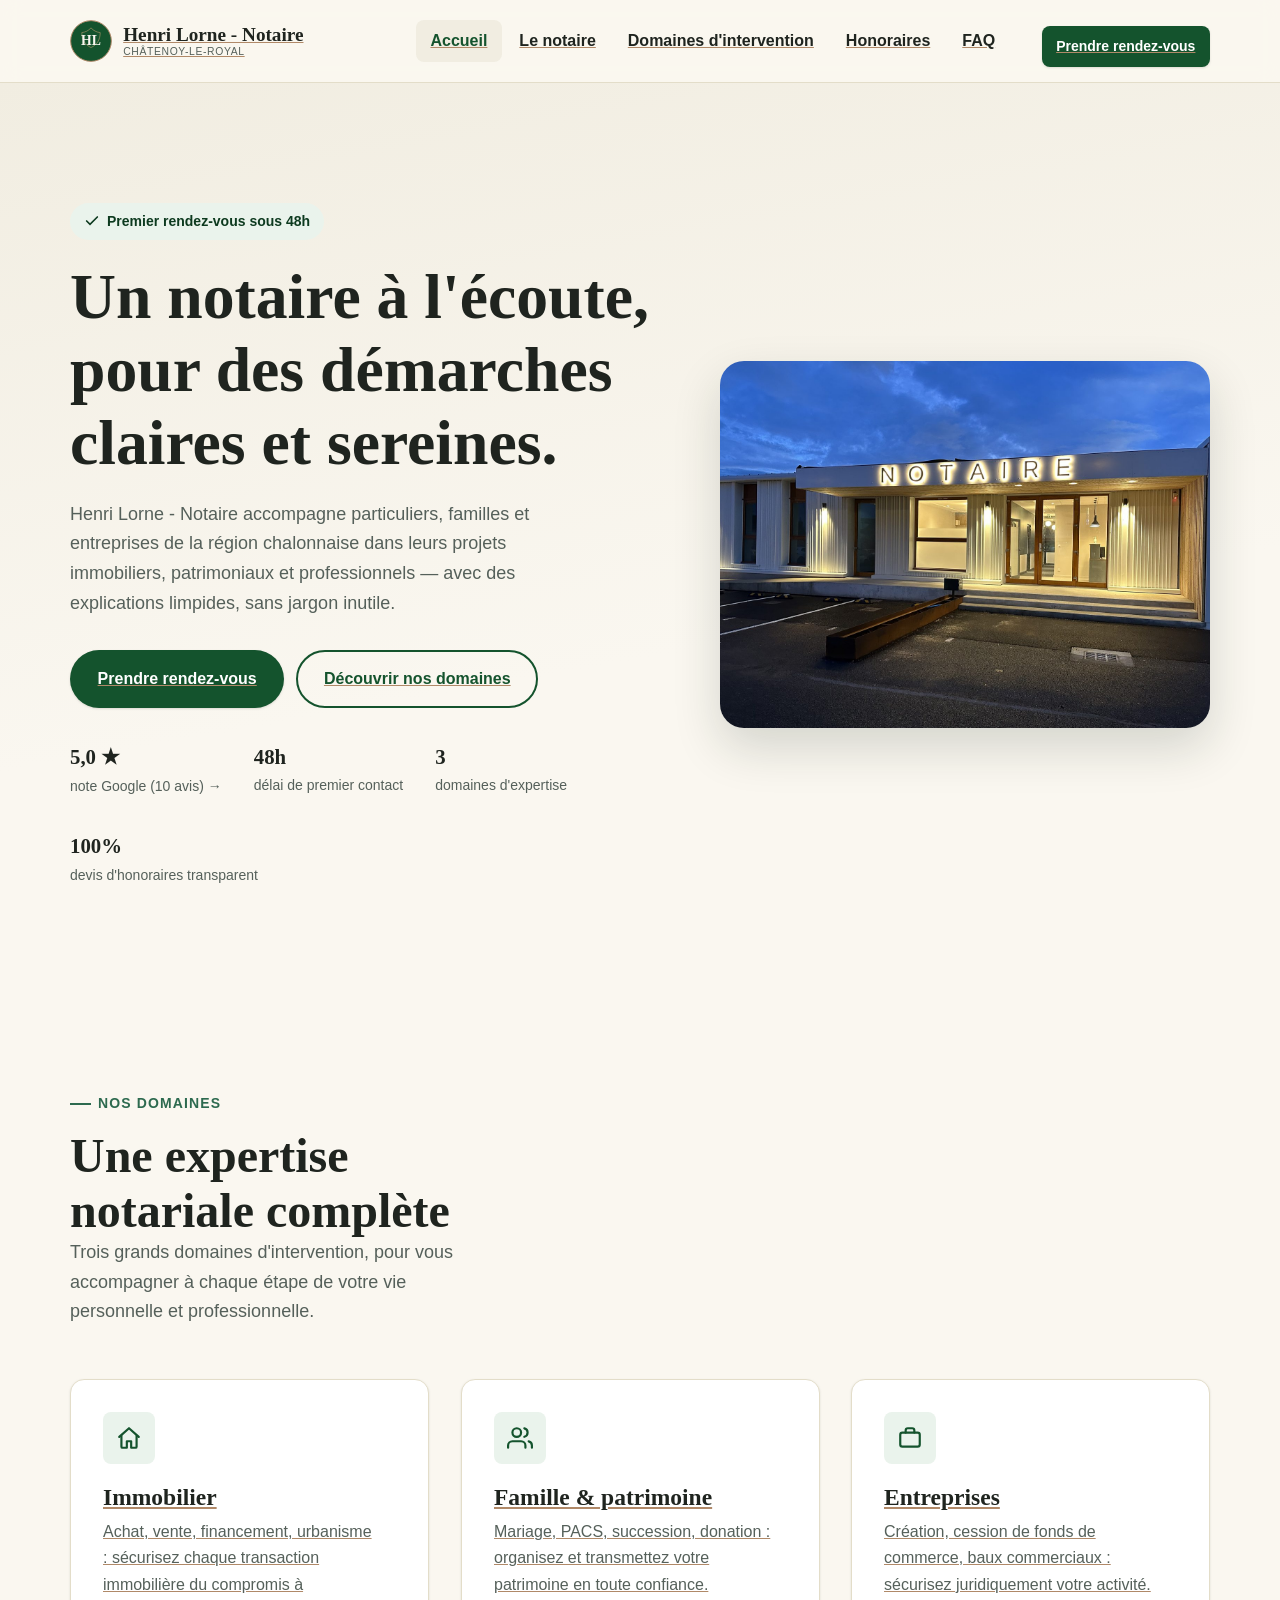
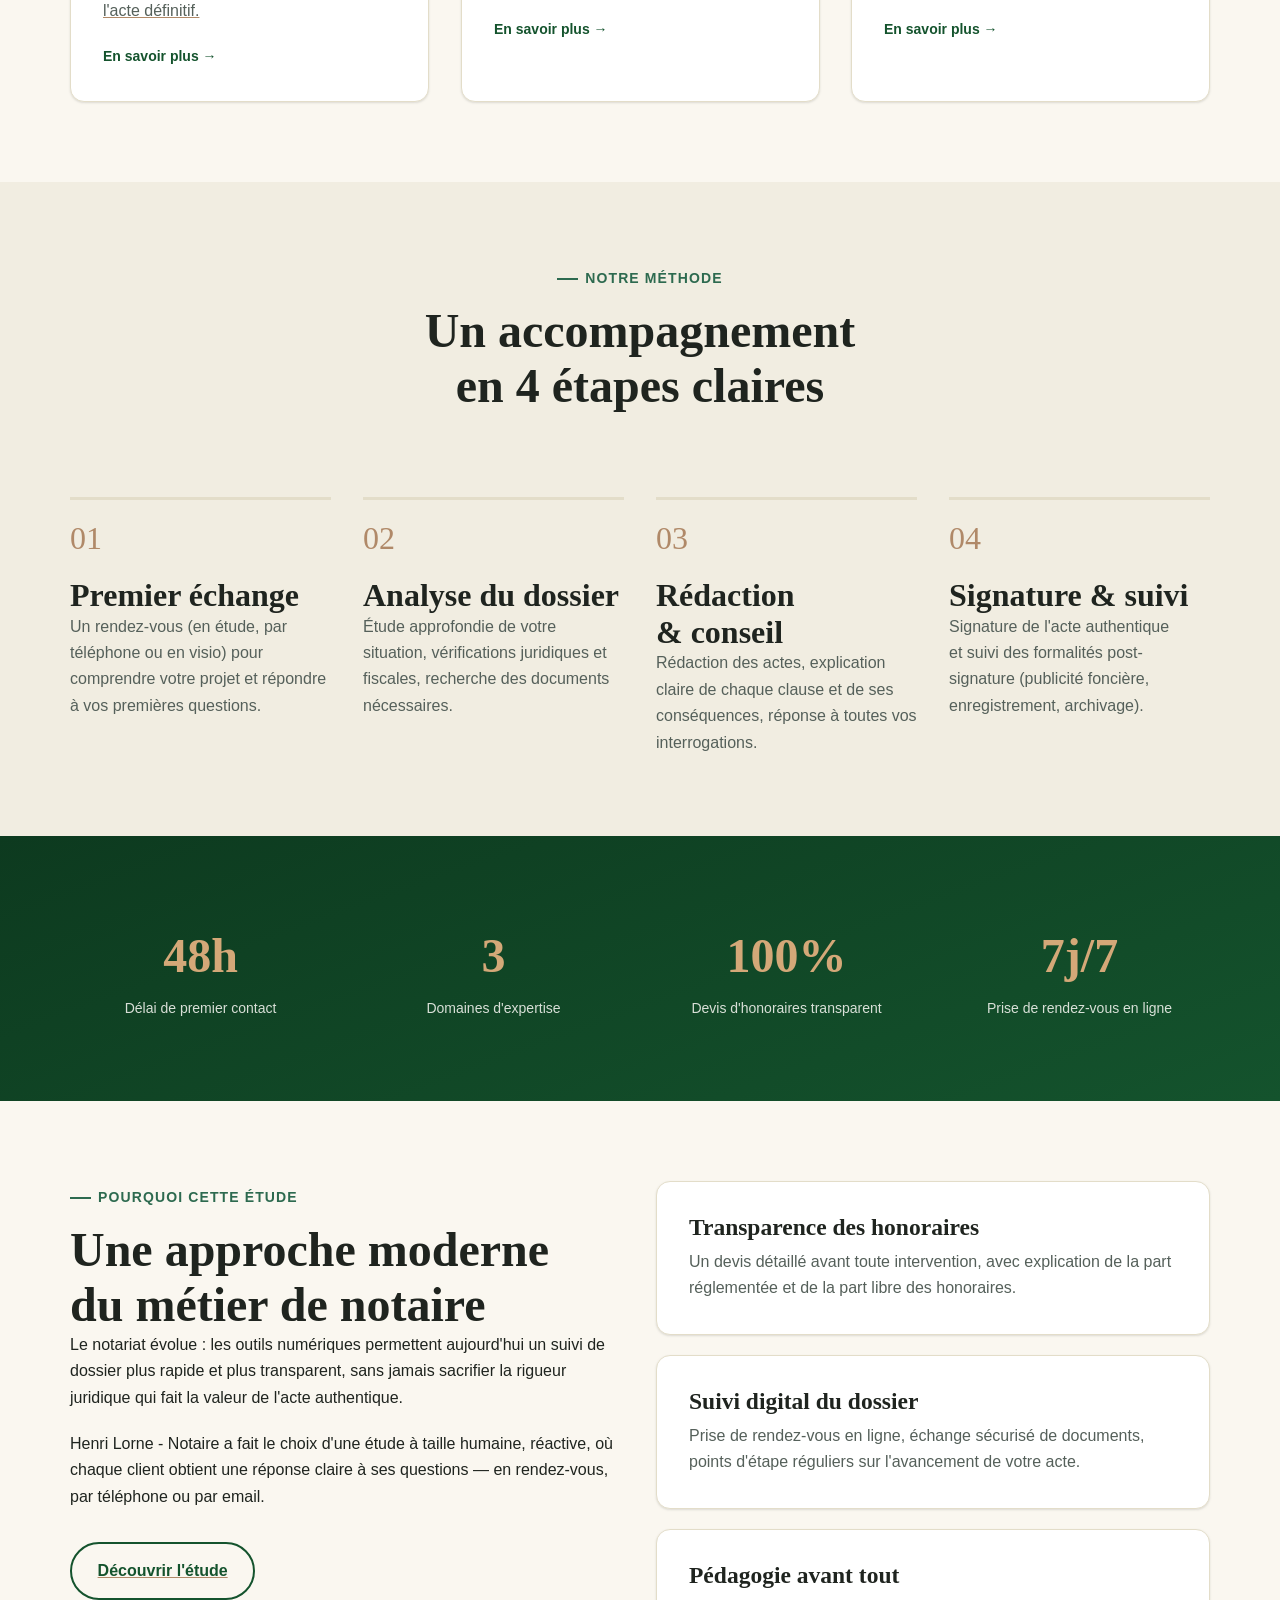
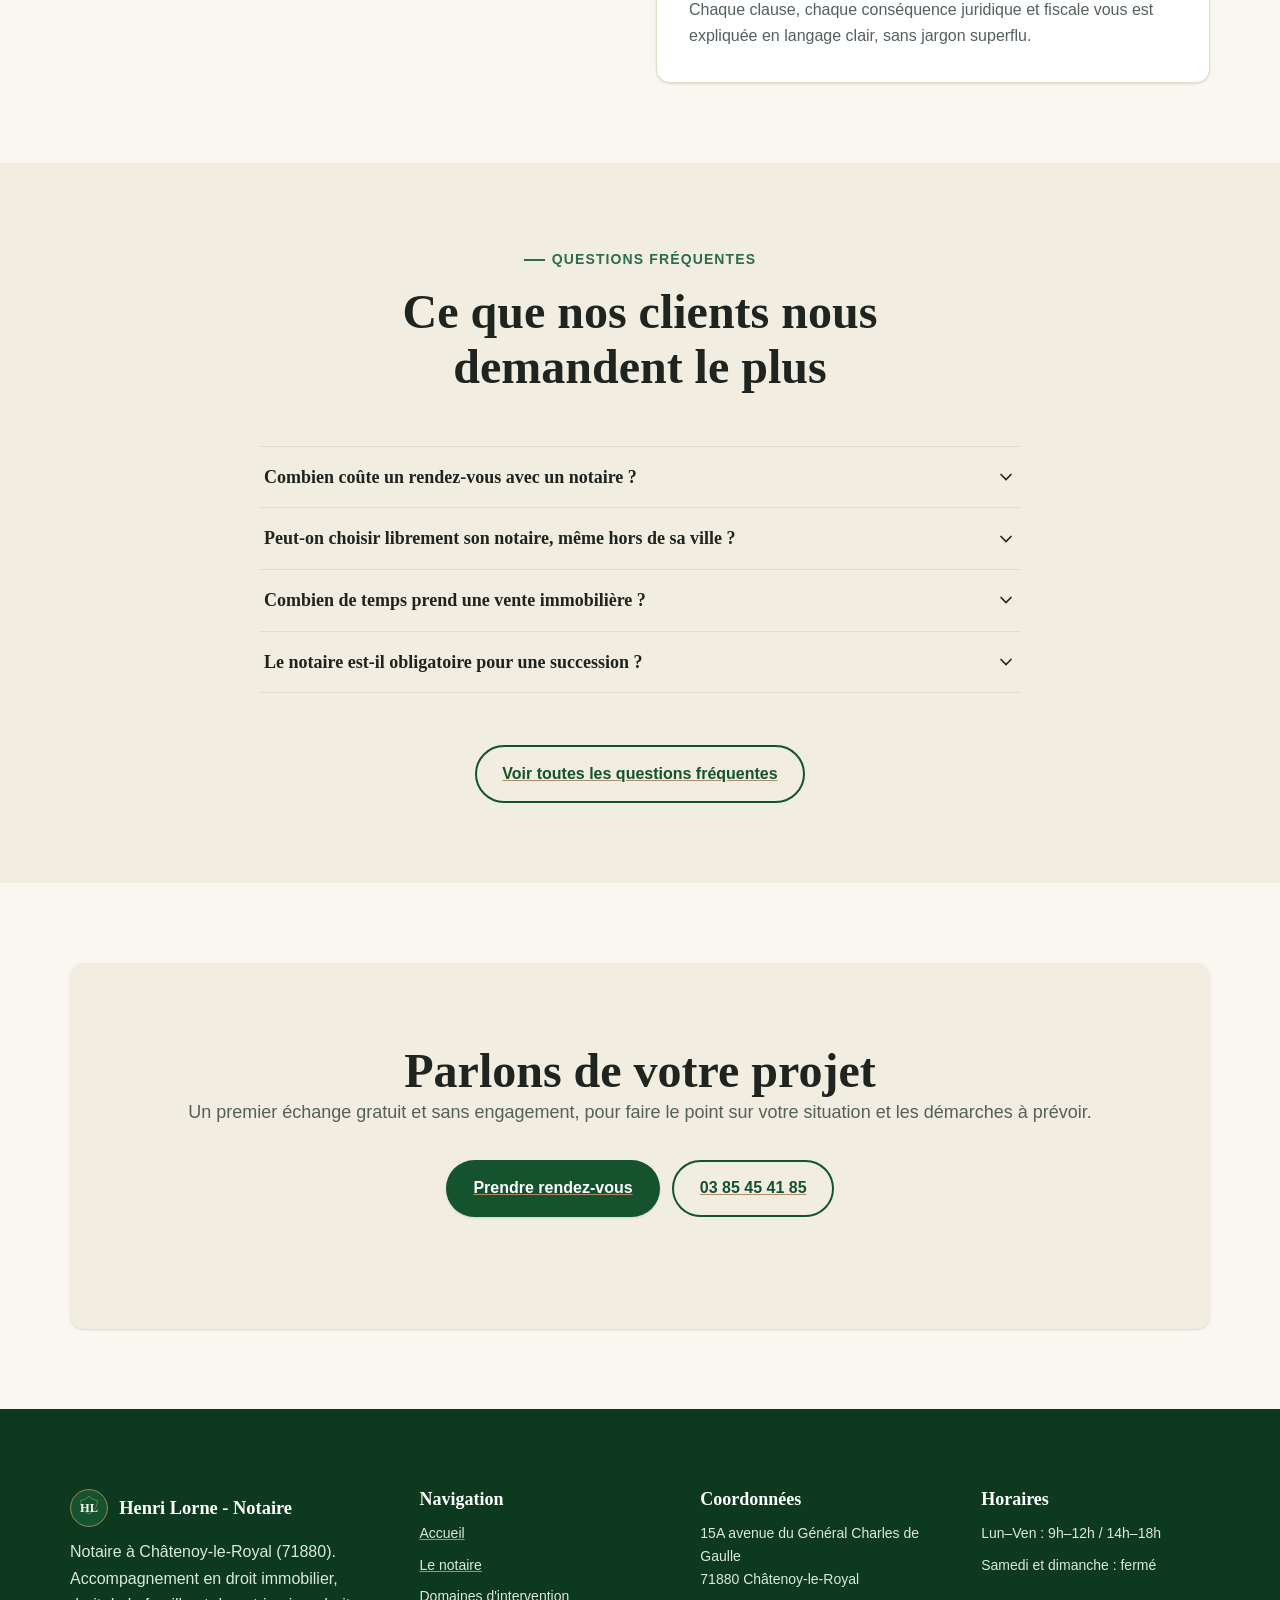
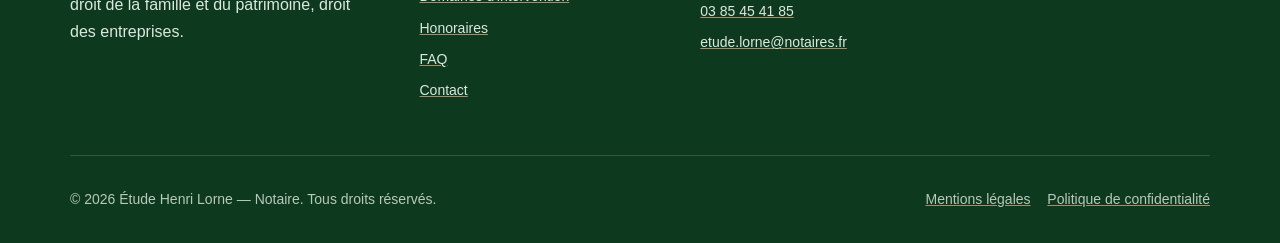
==== commit 9d56f9a2: "Ajouter un cache-busting sur le CSS et le JS Les noms de fichiers assets/css/style.css et assets/js/" ====
--- a/index.html
+++ b/index.html
@@ -24,7 +24,7 @@
   <link rel="apple-touch-icon" href="/assets/img/apple-touch-icon.png">
   <link rel="manifest" href="/site.webmanifest">
   <meta name="theme-color" content="#14532d">
-  <link rel="stylesheet" href="/assets/css/style.css">
+  <link rel="stylesheet" href="/assets/css/style.css?v=2">
 
   <script type="application/ld+json">
   {
@@ -355,6 +355,6 @@
     </div>
   </footer>
 
-  <script src="/assets/js/main.js" defer></script>
+  <script src="/assets/js/main.js?v=2" defer></script>
 </body>
 </html>
--- a/assets/css/style.css
+++ b/assets/css/style.css
@@ -250,9 +250,10 @@
   position: fixed;
   top: 0;
   left: 0;
-  height: 3px;
+  height: 4px;
   width: 0%;
   background: linear-gradient(90deg, var(--color-primary), var(--color-accent));
+  box-shadow: 0 0 10px color-mix(in srgb, var(--color-accent) 70%, transparent);
   z-index: 1000;
   transition: width 0.12s linear;
 }
@@ -273,7 +274,7 @@
   transition: box-shadow var(--transition-base), border-color var(--transition-base);
 }
 .site-header.is-scrolled {
-  box-shadow: var(--shadow-sm);
+  box-shadow: var(--shadow-md);
   border-bottom-color: transparent;
 }
 
@@ -286,7 +287,11 @@
   transition: padding-block var(--transition-base);
 }
 .site-header.is-scrolled .header-bar {
-  padding-block: 0.6rem;
+  padding-block: 0.45rem;
+}
+.site-header.is-scrolled .brand__mark {
+  width: 34px;
+  height: 34px;
 }
 
 .brand {
@@ -303,6 +308,7 @@
   width: 42px;
   height: 42px;
   flex-shrink: 0;
+  transition: width var(--transition-base), height var(--transition-base);
 }
 .brand__text { display: flex; flex-direction: column; line-height: 1.2; }
 .brand__text small {
@@ -427,6 +433,29 @@
 .hero__trust a { color: var(--color-text-muted); text-decoration: none; }
 .hero__trust a:hover { color: var(--color-primary); text-decoration: underline; }
 
+/* --- Entrée animée du hero, dès le chargement (aucun scroll requis) --- */
+@keyframes heroRise {
+  from { opacity: 0; transform: translateY(28px); }
+  to { opacity: 1; transform: translateY(0); }
+}
+.hero .hero__badge,
+.hero h1,
+.hero .lede,
+.hero .hero__actions,
+.hero .hero__trust {
+  animation: heroRise 0.9s cubic-bezier(0.16, 1, 0.3, 1) both;
+}
+.hero .hero__badge { animation-delay: 0.05s; }
+.hero h1 { animation-delay: 0.16s; }
+.hero .lede { animation-delay: 0.32s; }
+.hero .hero__actions { animation-delay: 0.46s; }
+.hero .hero__trust { animation-delay: 0.58s; }
+@media (prefers-reduced-motion: reduce) {
+  .hero .hero__badge, .hero h1, .hero .lede, .hero .hero__actions, .hero .hero__trust {
+    animation: none;
+  }
+}
+
 .hero__art {
   position: relative;
   border-radius: var(--radius-lg);
@@ -650,19 +679,26 @@
 
 [data-reveal] {
   opacity: 0;
-  transform: translateY(28px) scale(0.97);
-  transition: opacity 0.7s cubic-bezier(0.16, 1, 0.3, 1), transform 0.7s cubic-bezier(0.16, 1, 0.3, 1);
+  transform:
+    translateY(var(--reveal-y, 48px))
+    translateX(var(--reveal-x, 0px))
+    rotate(var(--reveal-r, 0deg))
+    scale(var(--reveal-scale, 0.94));
+  transition: opacity 0.8s cubic-bezier(0.16, 1, 0.3, 1), transform 0.8s cubic-bezier(0.16, 1, 0.3, 1);
   transition-delay: var(--reveal-delay, 0ms);
   will-change: opacity, transform;
 }
-[data-reveal].is-visible { opacity: 1; transform: translateY(0) scale(1); }
+[data-reveal].is-visible {
+  opacity: 1;
+  transform: translateY(0) translateX(0) rotate(0deg) scale(1);
+}
 @media (prefers-reduced-motion: reduce) {
   [data-reveal] { opacity: 1; transform: none; transition-delay: 0ms; }
 }
 
 /* --- Effet de parallaxe léger sur l'image du hero --- */
 .hero__art[data-parallax] img {
-  transform: scale(1.08) translateY(var(--parallax-y, 0px));
+  transform: scale(1.14) translateY(var(--parallax-y, 0px));
   transition: transform 0.05s linear;
   will-change: transform;
 }
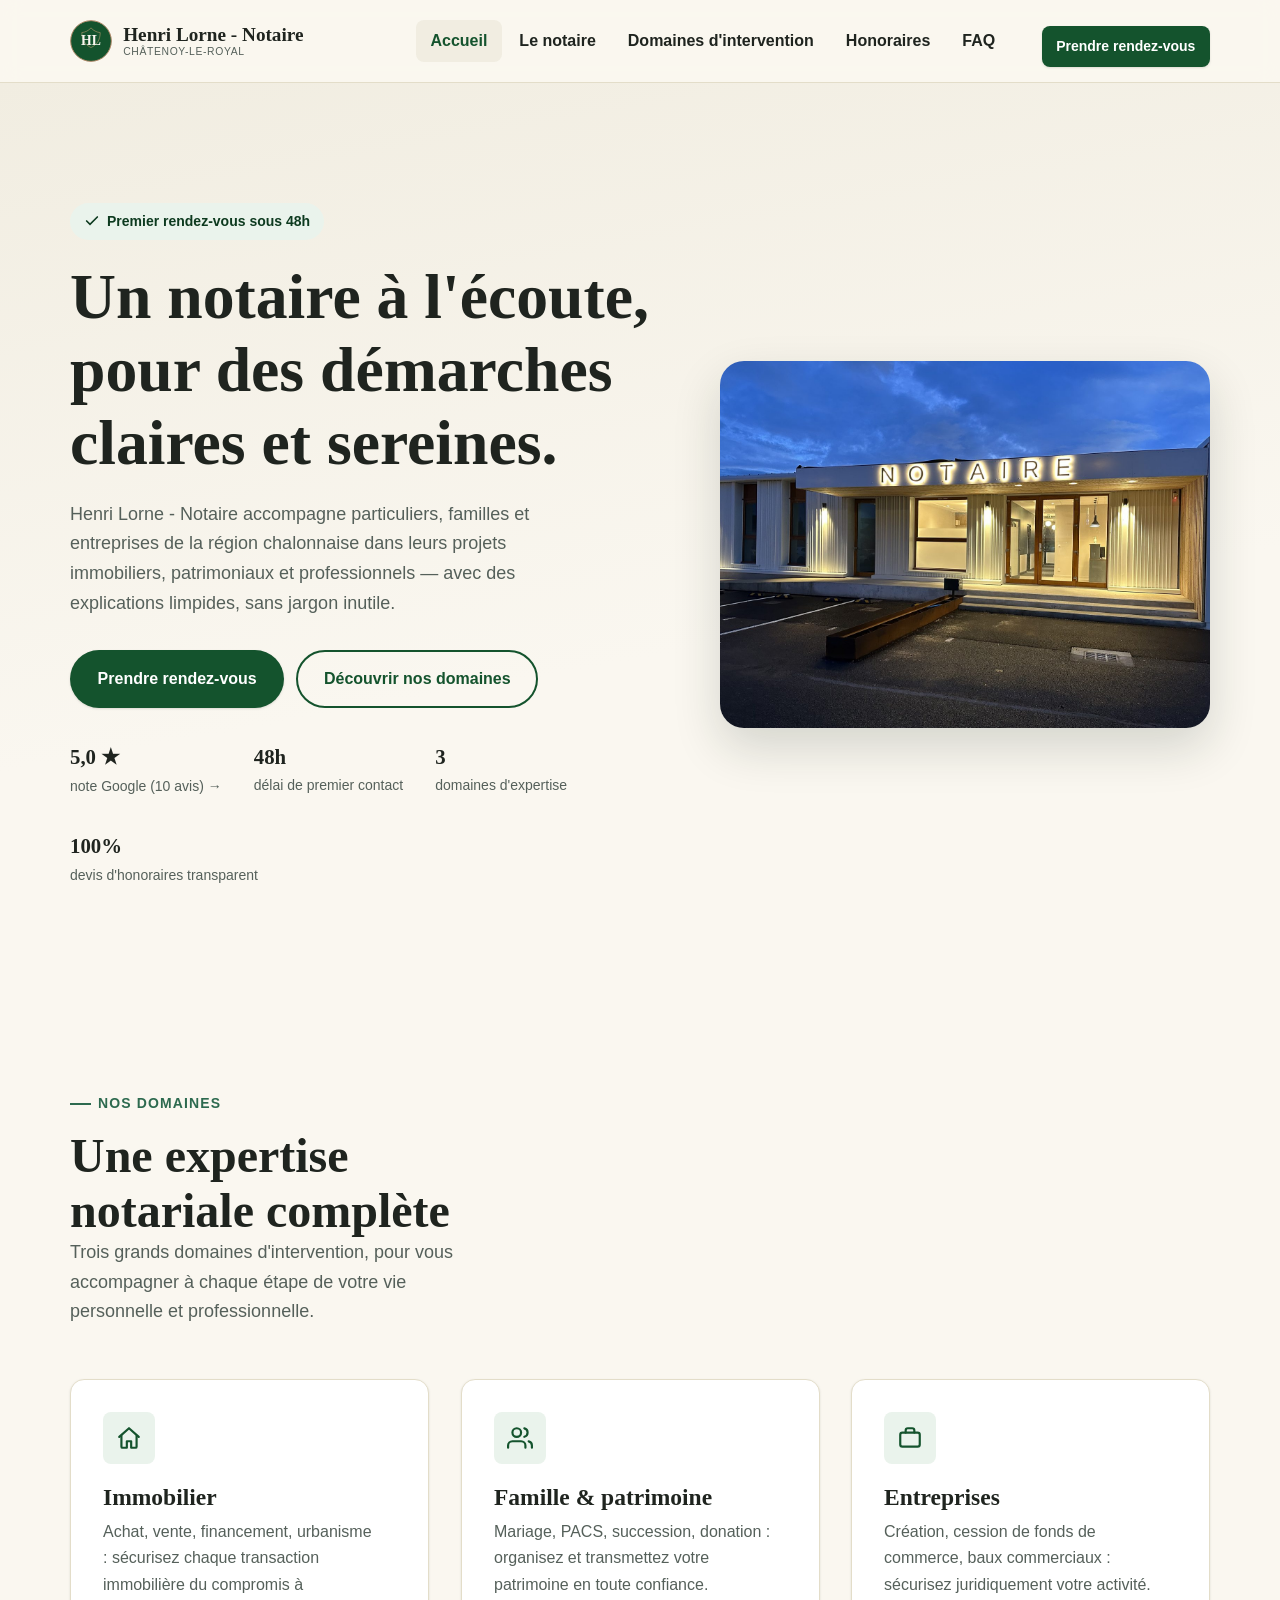
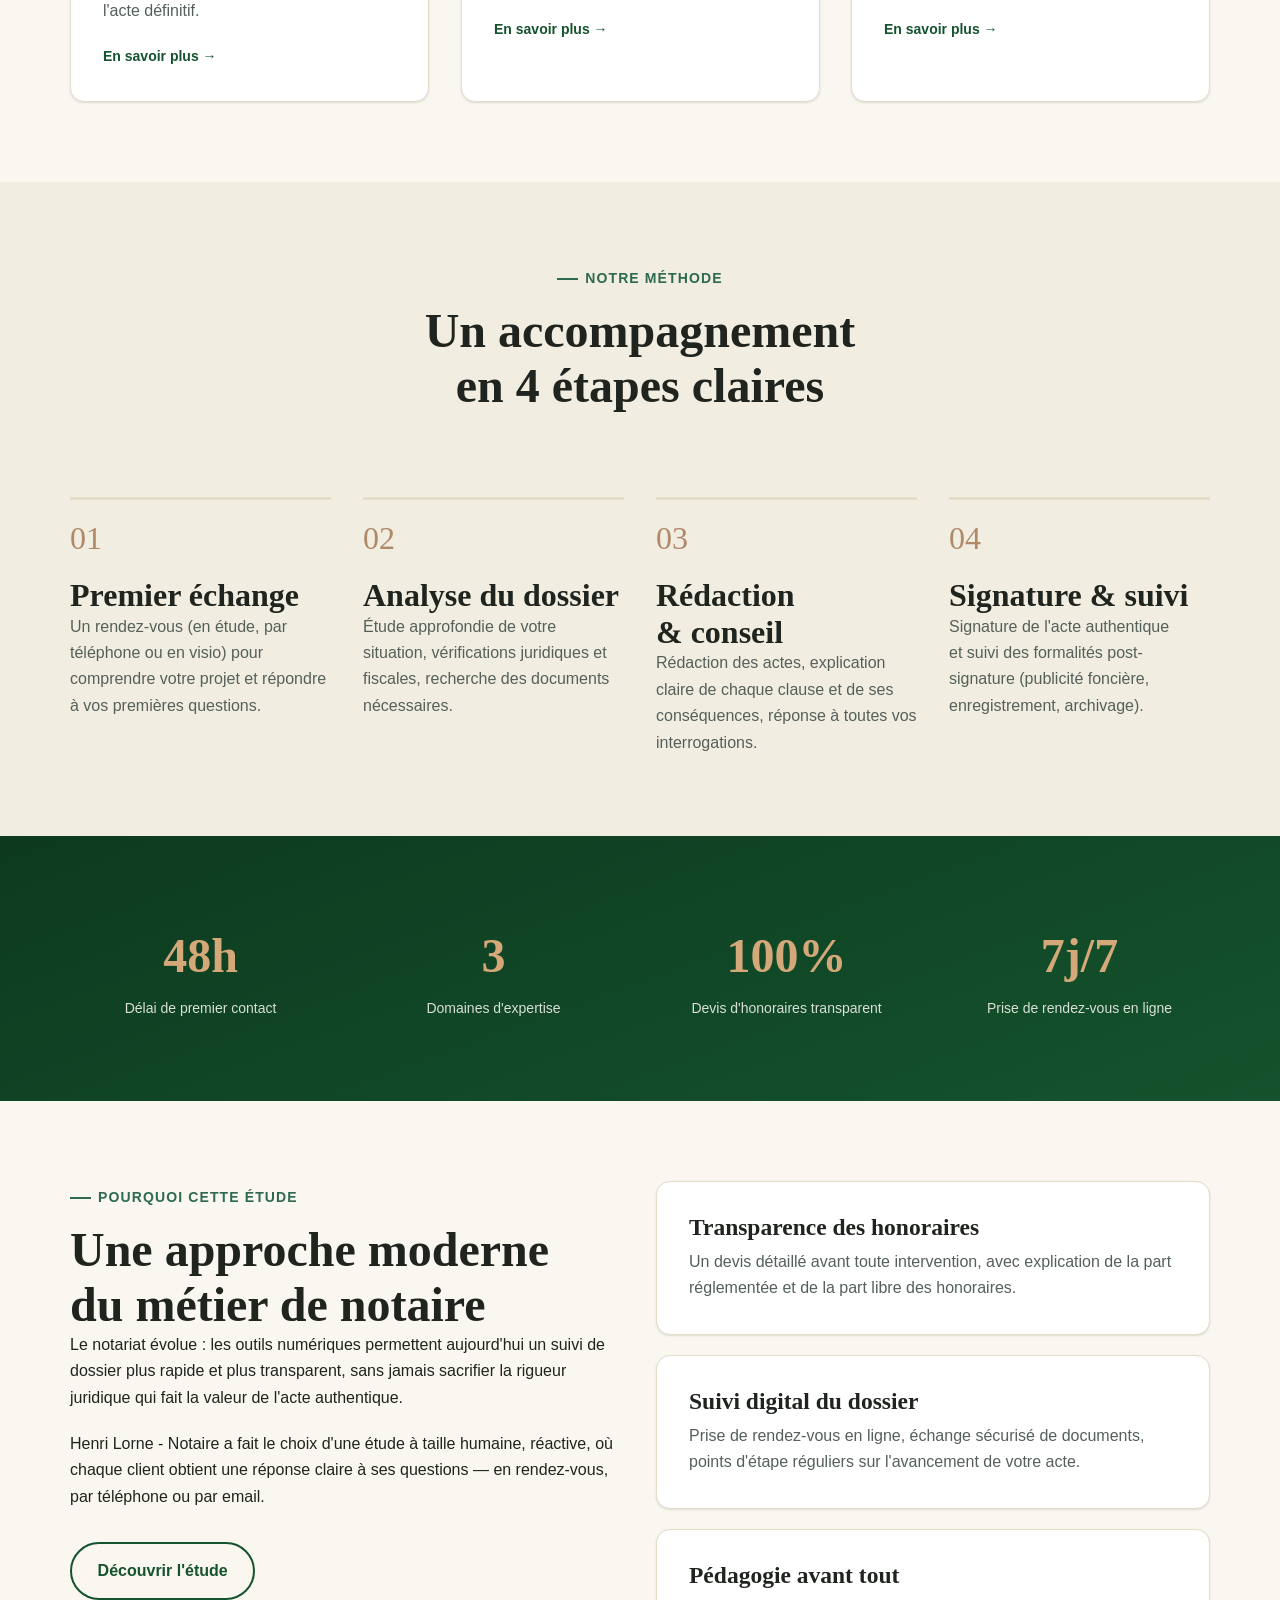
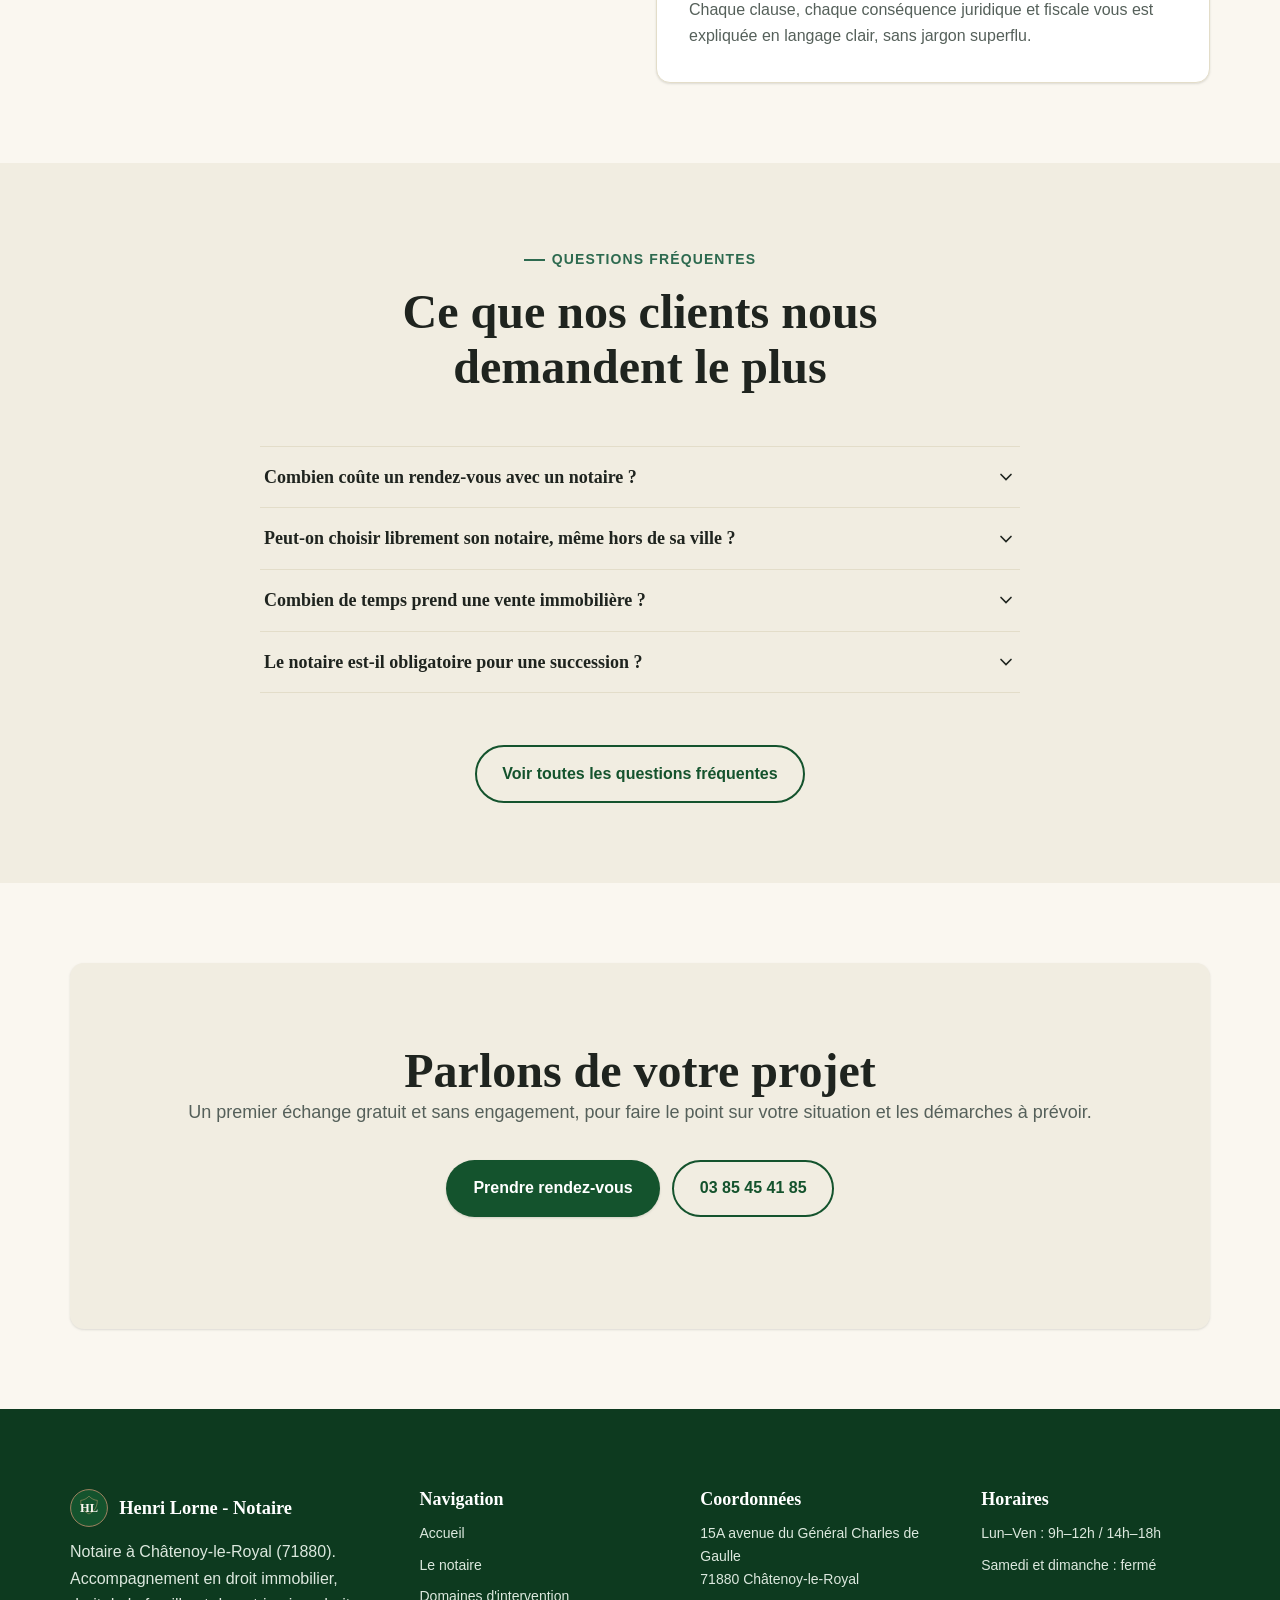
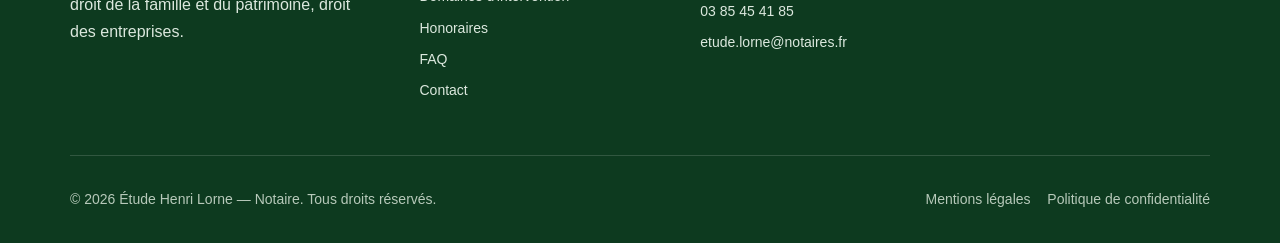
==== commit cc2ed1ca: "Corriger le soulignement intempestif des liens (bug Safari/WebKit) Safari applique par défaut le sou" ====
--- a/index.html
+++ b/index.html
@@ -24,7 +24,7 @@
   <link rel="apple-touch-icon" href="/assets/img/apple-touch-icon.png">
   <link rel="manifest" href="/site.webmanifest">
   <meta name="theme-color" content="#14532d">
-  <link rel="stylesheet" href="/assets/css/style.css?v=2">
+  <link rel="stylesheet" href="/assets/css/style.css?v=4">
 
   <script type="application/ld+json">
   {
@@ -355,6 +355,6 @@
     </div>
   </footer>
 
-  <script src="/assets/js/main.js?v=2" defer></script>
+  <script src="/assets/js/main.js?v=3" defer></script>
 </body>
 </html>
--- a/assets/css/style.css
+++ b/assets/css/style.css
@@ -102,7 +102,21 @@
 img, picture, svg { display: block; max-width: 100%; height: auto; }
 input, button, textarea, select { font: inherit; color: inherit; }
 button { cursor: pointer; }
-a { color: inherit; text-decoration-color: var(--color-accent); }
+a {
+  color: inherit;
+  text-decoration: none;
+  text-decoration-color: var(--color-accent);
+}
+/* Liens en prose (au fil du texte) : on garde un soulignement pour rester
+   repérables sans dépendre uniquement de la couleur (accessibilité). Les
+   liens "composants" (boutons, cartes, logo, navigation...) restent sans
+   soulignement, leur zone cliquable étant déjà visuellement évidente. */
+.flow a,
+.field--checkbox label a,
+.callout a {
+  text-decoration: underline;
+  text-underline-offset: 2px;
+}
 h1, h2, h3, h4 { font-family: var(--font-serif); line-height: 1.15; font-weight: 600; text-wrap: balance; }
 p { text-wrap: pretty; }
 ul, ol { padding-left: 1.15em; }
@@ -250,10 +264,9 @@
   position: fixed;
   top: 0;
   left: 0;
-  height: 4px;
+  height: 2px;
   width: 0%;
   background: linear-gradient(90deg, var(--color-primary), var(--color-accent));
-  box-shadow: 0 0 10px color-mix(in srgb, var(--color-accent) 70%, transparent);
   z-index: 1000;
   transition: width 0.12s linear;
 }
@@ -615,6 +628,8 @@
   border-radius: var(--radius-sm);
 }
 .info-list .icon svg { width: 20px; height: 20px; }
+.info-list a { text-decoration: none; font-weight: 600; }
+.info-list a:hover { text-decoration: underline; }
 
 /* --- Table honoraires --- */
 .table-wrap { overflow-x: auto; border: 1px solid var(--color-border); border-radius: var(--radius-md); }
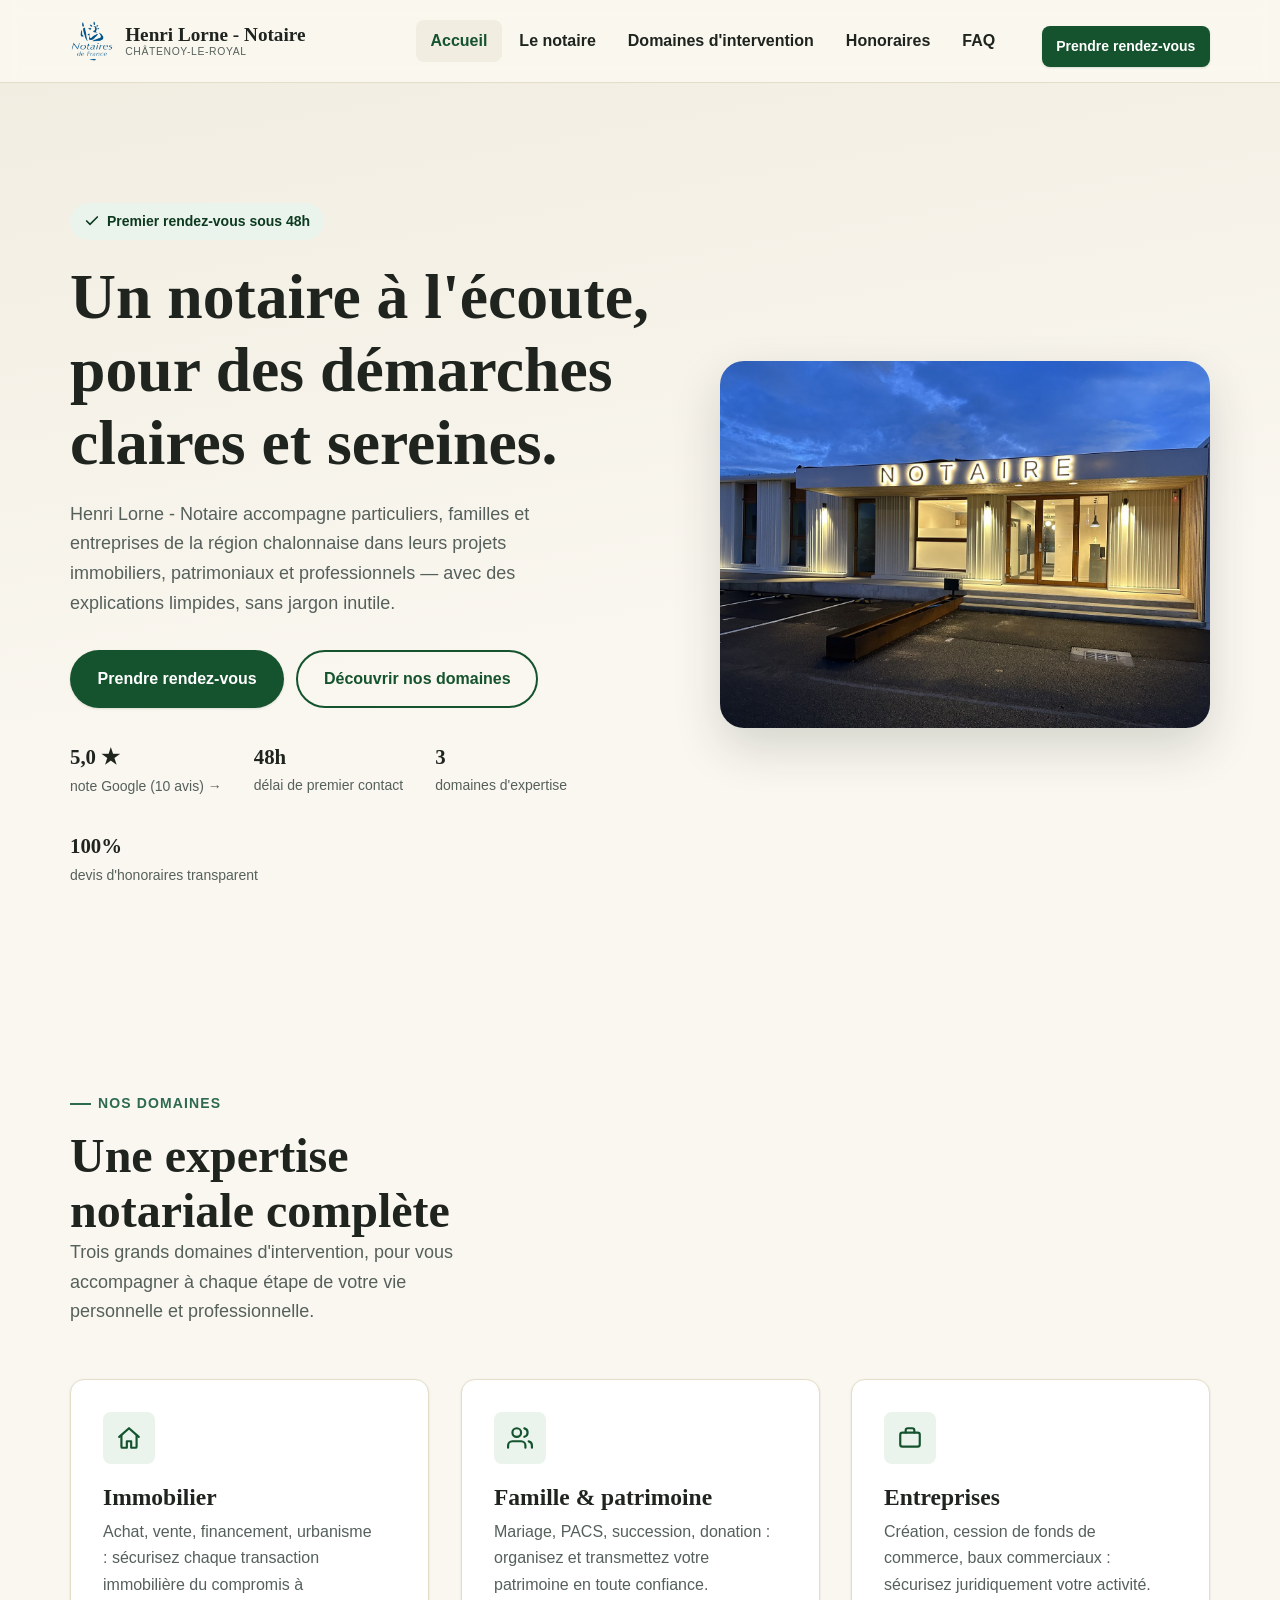
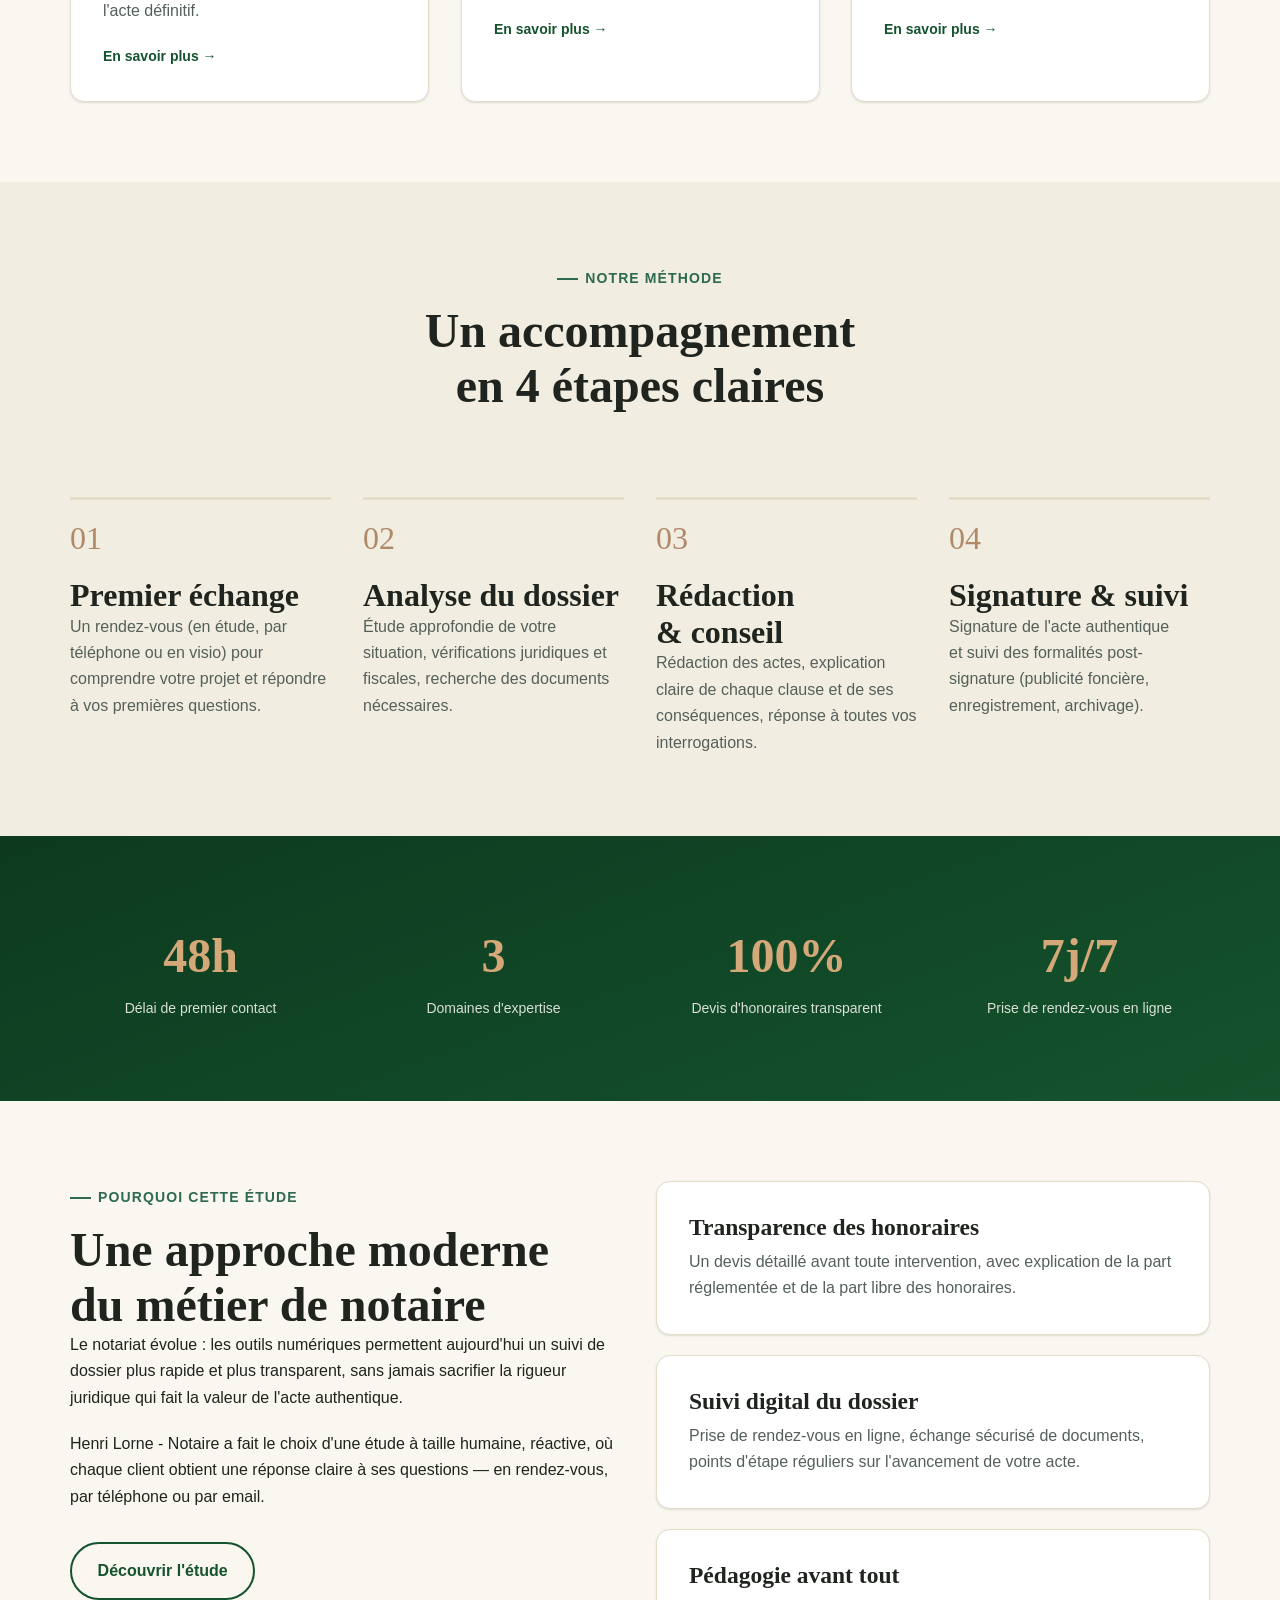
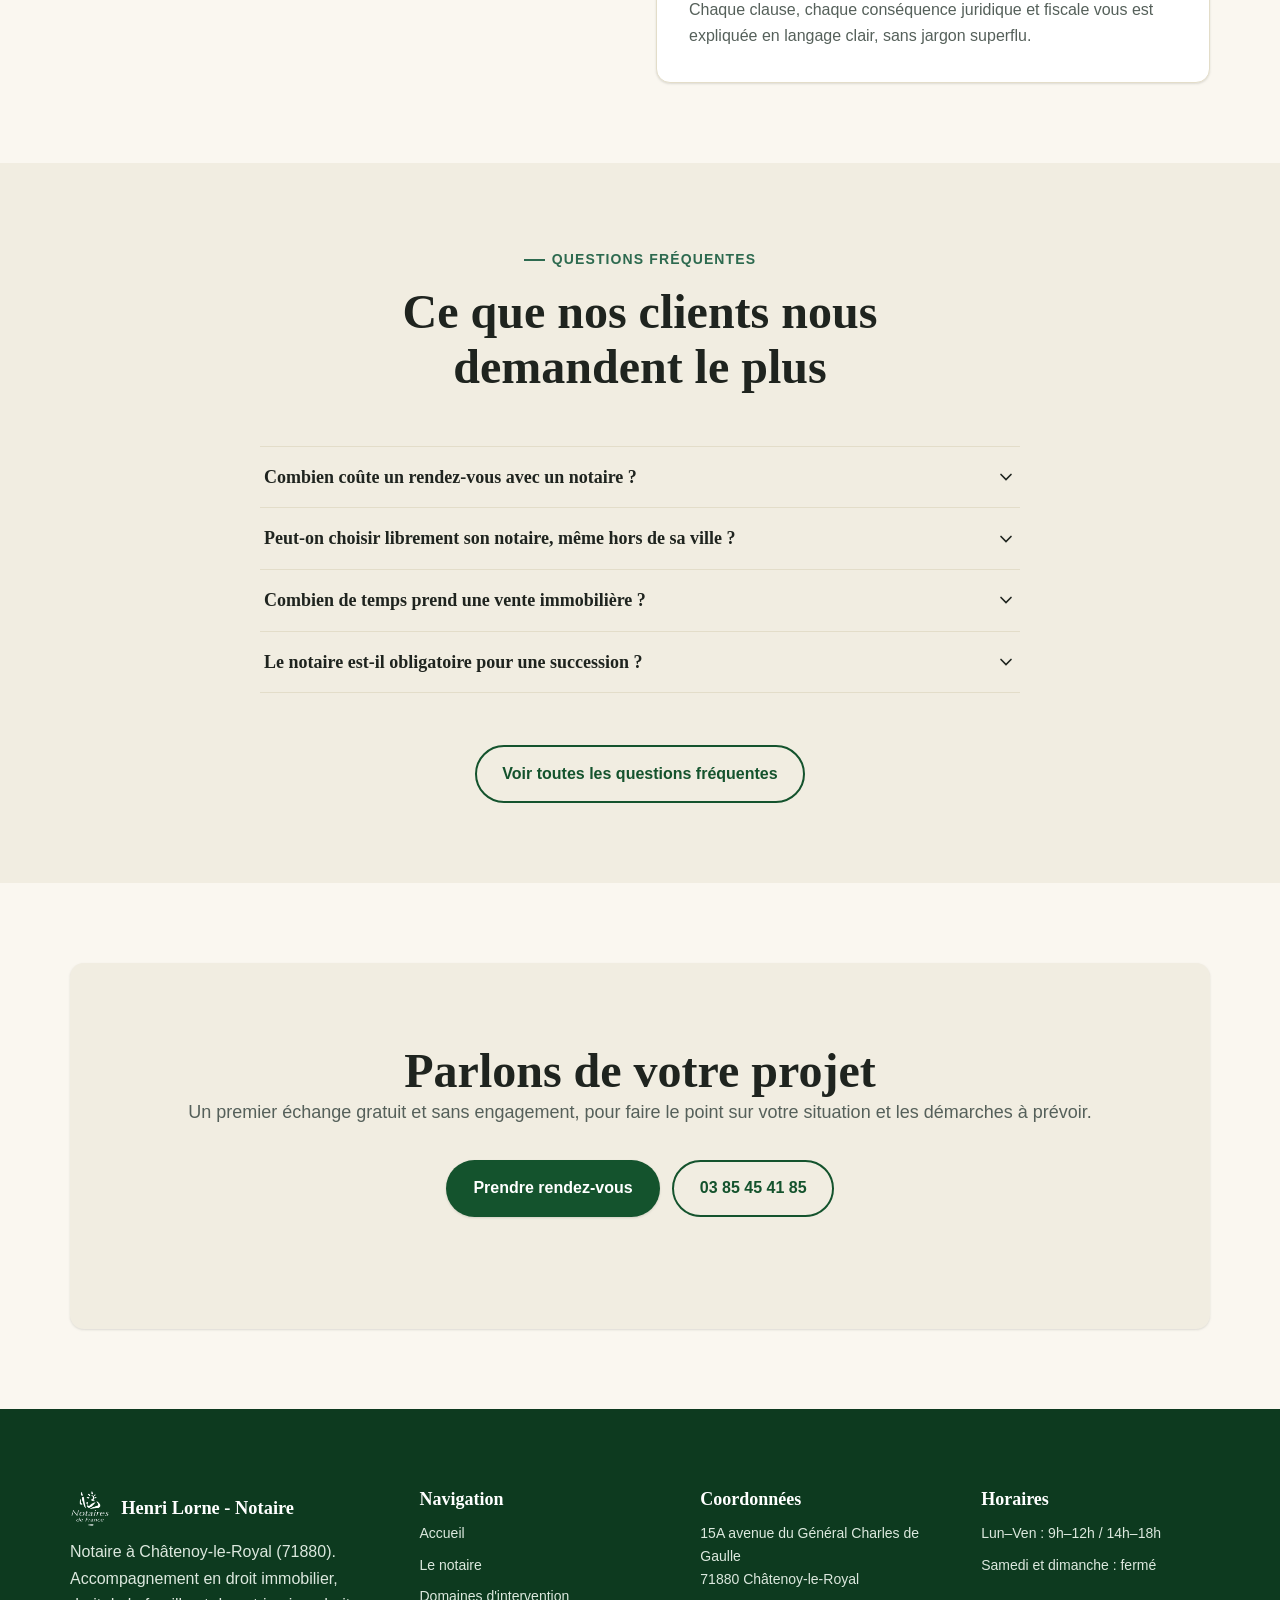
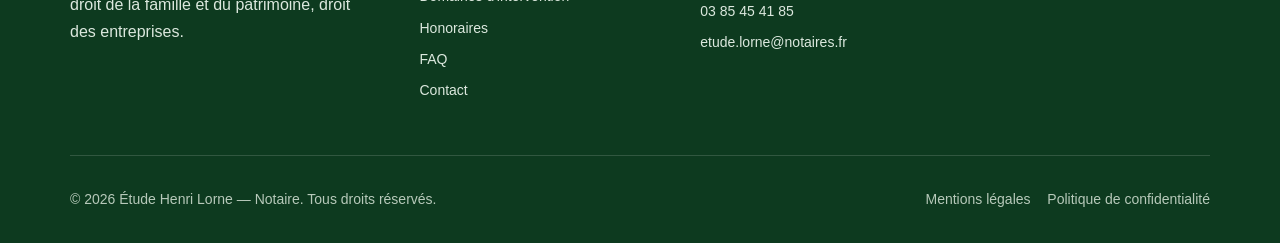
==== commit 7b9774a4: "Remplacer le logo HL par le logo officiel Notaires de France Bloc-marque conforme à la charte graphi" ====
--- a/index.html
+++ b/index.html
@@ -24,7 +24,7 @@
   <link rel="apple-touch-icon" href="/assets/img/apple-touch-icon.png">
   <link rel="manifest" href="/site.webmanifest">
   <meta name="theme-color" content="#14532d">
-  <link rel="stylesheet" href="/assets/css/style.css?v=4">
+  <link rel="stylesheet" href="/assets/css/style.css?v=6">
 
   <script type="application/ld+json">
   {
@@ -65,7 +65,7 @@
   <header class="site-header">
     <div class="container header-bar">
       <a class="brand" href="/">
-        <img class="brand__mark" src="/assets/img/logo.svg" alt="" width="42" height="42">
+        <img class="brand__mark" src="/assets/img/ndf-logo-blue.png" alt="" width="44" height="42">
         <span class="brand__text">Henri Lorne - Notaire<small>Châtenoy-le-Royal</small></span>
       </a>
       <button class="nav-toggle" aria-expanded="false" aria-controls="main-nav" aria-label="Ouvrir le menu">
@@ -313,7 +313,7 @@
       <div class="footer-grid">
         <div>
           <div class="footer-brand">
-            <img class="brand__mark" src="/assets/img/logo.svg" alt="" width="38" height="38">
+            <img class="brand__mark" src="/assets/img/ndf-logo-white.png" alt="" width="40" height="38">
             Henri Lorne - Notaire
           </div>
           <p>Notaire à Châtenoy-le-Royal (71880). Accompagnement en droit immobilier, droit de la famille et du patrimoine, droit des entreprises.</p>
@@ -355,6 +355,6 @@
     </div>
   </footer>
 
-  <script src="/assets/js/main.js?v=3" defer></script>
+  <script src="/assets/js/main.js?v=4" defer></script>
 </body>
 </html>
--- a/assets/css/style.css
+++ b/assets/css/style.css
@@ -303,7 +303,7 @@
   padding-block: 0.45rem;
 }
 .site-header.is-scrolled .brand__mark {
-  width: 34px;
+  width: 35px;
   height: 34px;
 }
 
@@ -318,9 +318,10 @@
 }
 .brand:hover { color: var(--color-primary); }
 .brand__mark {
-  width: 42px;
+  width: 44px;
   height: 42px;
   flex-shrink: 0;
+  object-fit: contain;
   transition: width var(--transition-base), height var(--transition-base);
 }
 .brand__text { display: flex; flex-direction: column; line-height: 1.2; }
@@ -456,13 +457,13 @@
 .hero .lede,
 .hero .hero__actions,
 .hero .hero__trust {
-  animation: heroRise 0.9s cubic-bezier(0.16, 1, 0.3, 1) both;
-}
-.hero .hero__badge { animation-delay: 0.05s; }
-.hero h1 { animation-delay: 0.16s; }
-.hero .lede { animation-delay: 0.32s; }
-.hero .hero__actions { animation-delay: 0.46s; }
-.hero .hero__trust { animation-delay: 0.58s; }
+  animation: heroRise 1.3s cubic-bezier(0.16, 1, 0.3, 1) both;
+}
+.hero .hero__badge { animation-delay: 0.1s; }
+.hero h1 { animation-delay: 0.3s; }
+.hero .lede { animation-delay: 0.6s; }
+.hero .hero__actions { animation-delay: 0.9s; }
+.hero .hero__trust { animation-delay: 1.15s; }
 @media (prefers-reduced-motion: reduce) {
   .hero .hero__badge, .hero h1, .hero .lede, .hero .hero__actions, .hero .hero__trust {
     animation: none;
@@ -672,7 +673,7 @@
 .footer-grid h2 { font-size: var(--fs-500); color: #fff; margin-bottom: var(--space-sm); }
 .footer-grid ul { list-style: none; padding: 0; display: grid; gap: 0.6em; font-size: var(--fs-300); }
 .footer-brand { display: flex; align-items: center; gap: 0.7rem; color: #fff; font-family: var(--font-serif); font-size: 1.15rem; font-weight: 700; margin-bottom: var(--space-sm); }
-.footer-brand .brand__mark { width: 38px; height: 38px; }
+.footer-brand .brand__mark { width: 40px; height: 38px; }
 .footer-bottom {
   border-top: 1px solid rgba(255,255,255,0.15);
   padding-top: var(--space-lg);
@@ -699,7 +700,7 @@
     translateX(var(--reveal-x, 0px))
     rotate(var(--reveal-r, 0deg))
     scale(var(--reveal-scale, 0.94));
-  transition: opacity 0.8s cubic-bezier(0.16, 1, 0.3, 1), transform 0.8s cubic-bezier(0.16, 1, 0.3, 1);
+  transition: opacity 1.1s cubic-bezier(0.16, 1, 0.3, 1), transform 1.1s cubic-bezier(0.16, 1, 0.3, 1);
   transition-delay: var(--reveal-delay, 0ms);
   will-change: opacity, transform;
 }
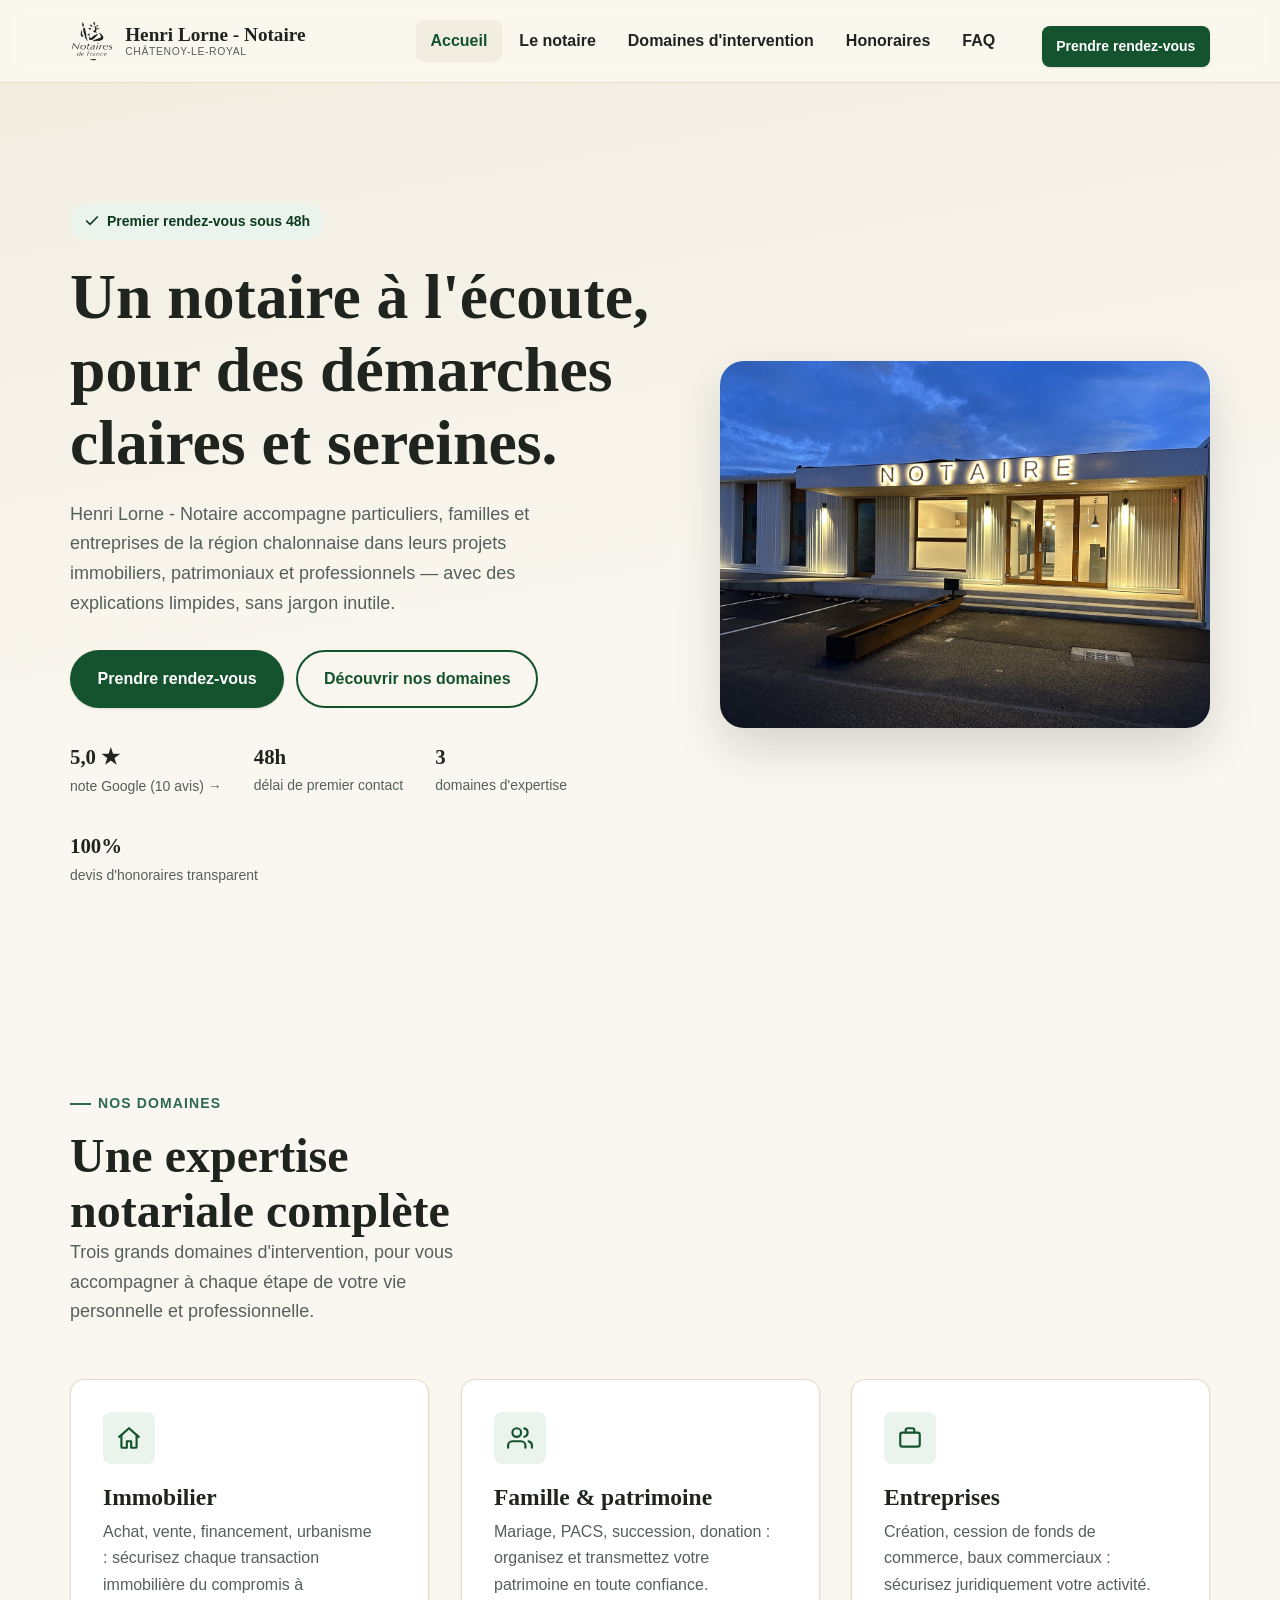
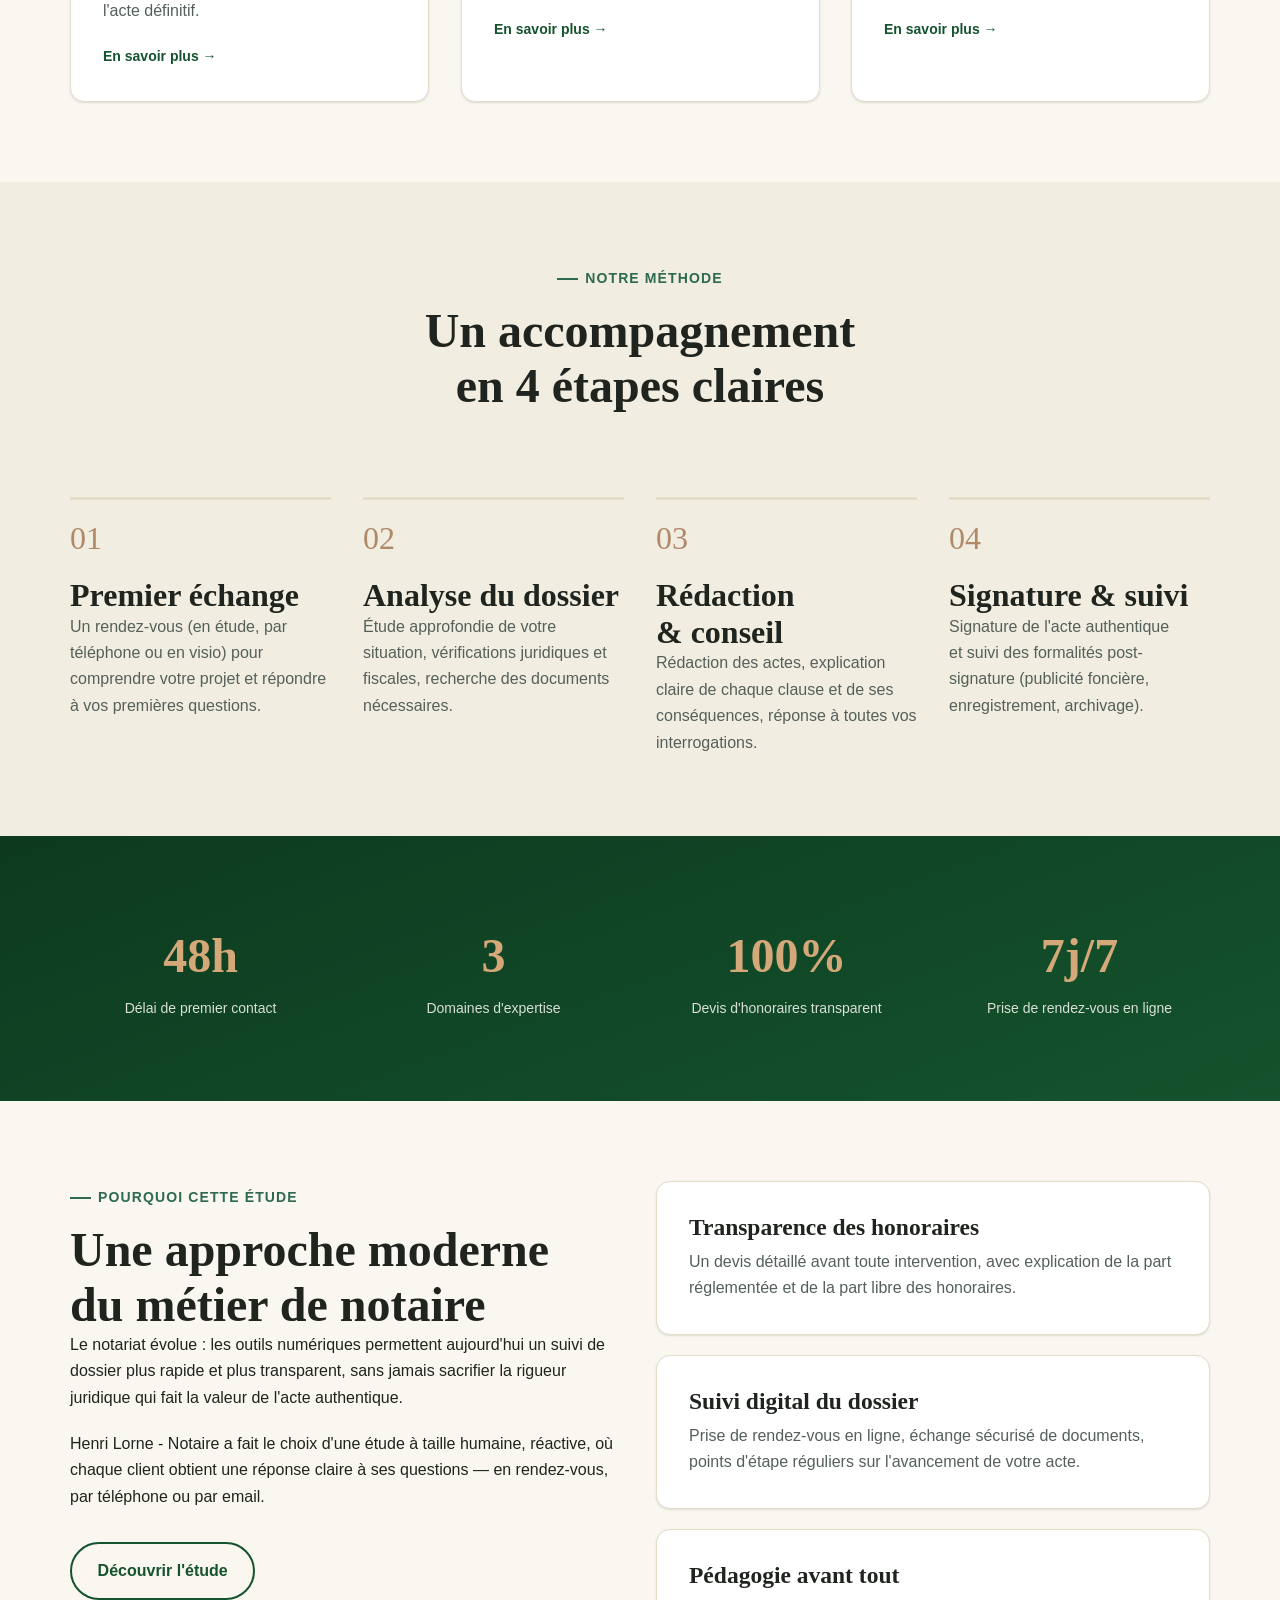
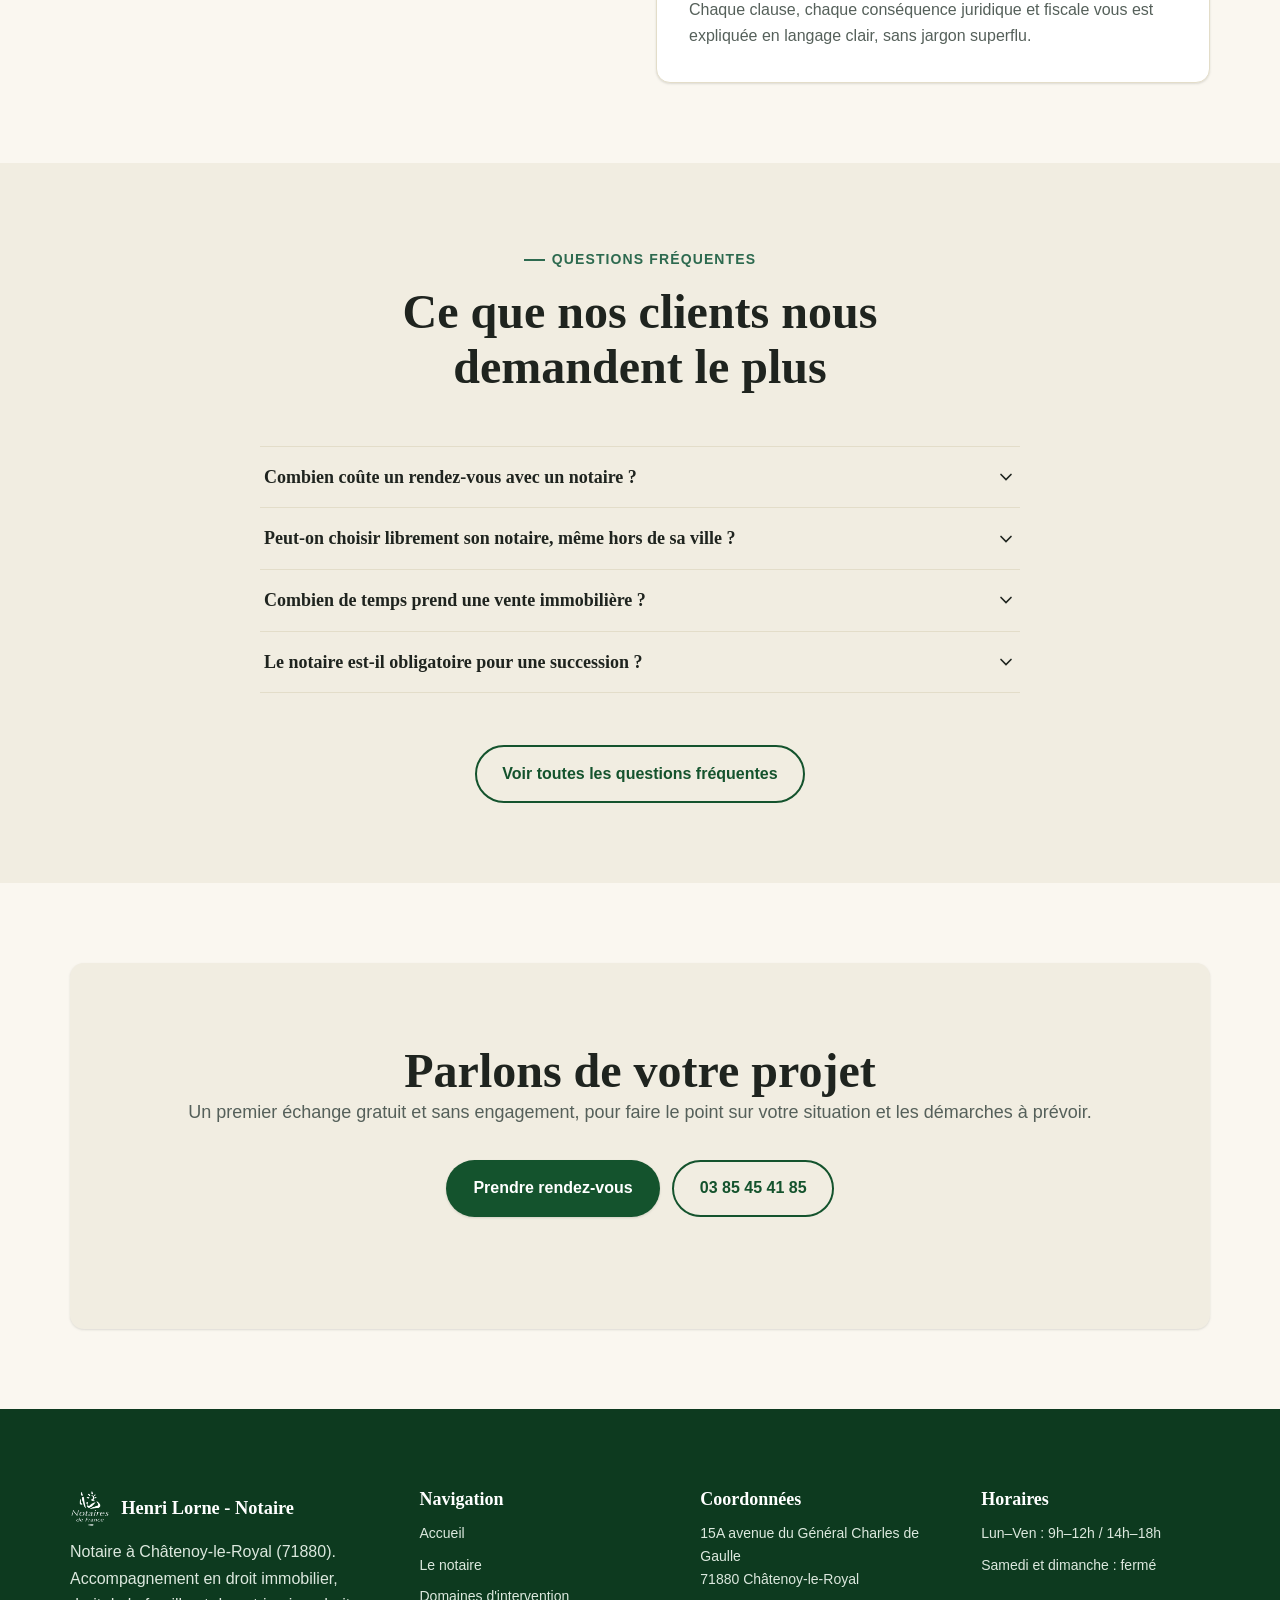
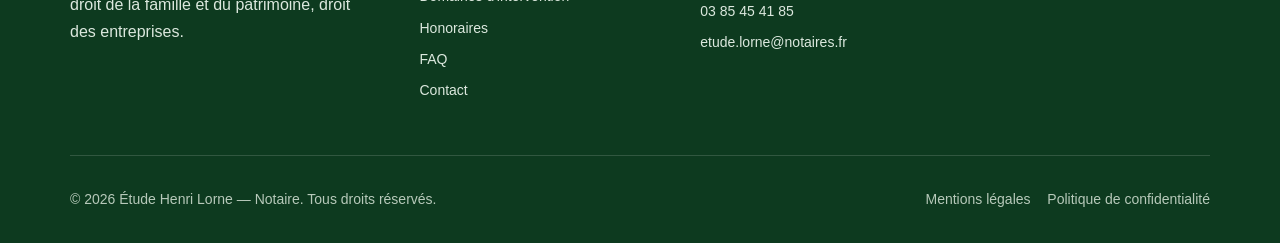
==== commit d6b30082: "Recolorer le logo Notaires de France en gris anthracite au lieu du bleu Le bleu d'origine ajoutait u" ====
--- a/index.html
+++ b/index.html
@@ -65,7 +65,10 @@
   <header class="site-header">
     <div class="container header-bar">
       <a class="brand" href="/">
-        <img class="brand__mark" src="/assets/img/ndf-logo-blue.png" alt="" width="44" height="42">
+        <picture>
+          <source srcset="/assets/img/ndf-logo-white.png" media="(prefers-color-scheme: dark)">
+          <img class="brand__mark" src="/assets/img/ndf-logo-dark.png" alt="" width="44" height="42">
+        </picture>
         <span class="brand__text">Henri Lorne - Notaire<small>Châtenoy-le-Royal</small></span>
       </a>
       <button class="nav-toggle" aria-expanded="false" aria-controls="main-nav" aria-label="Ouvrir le menu">
